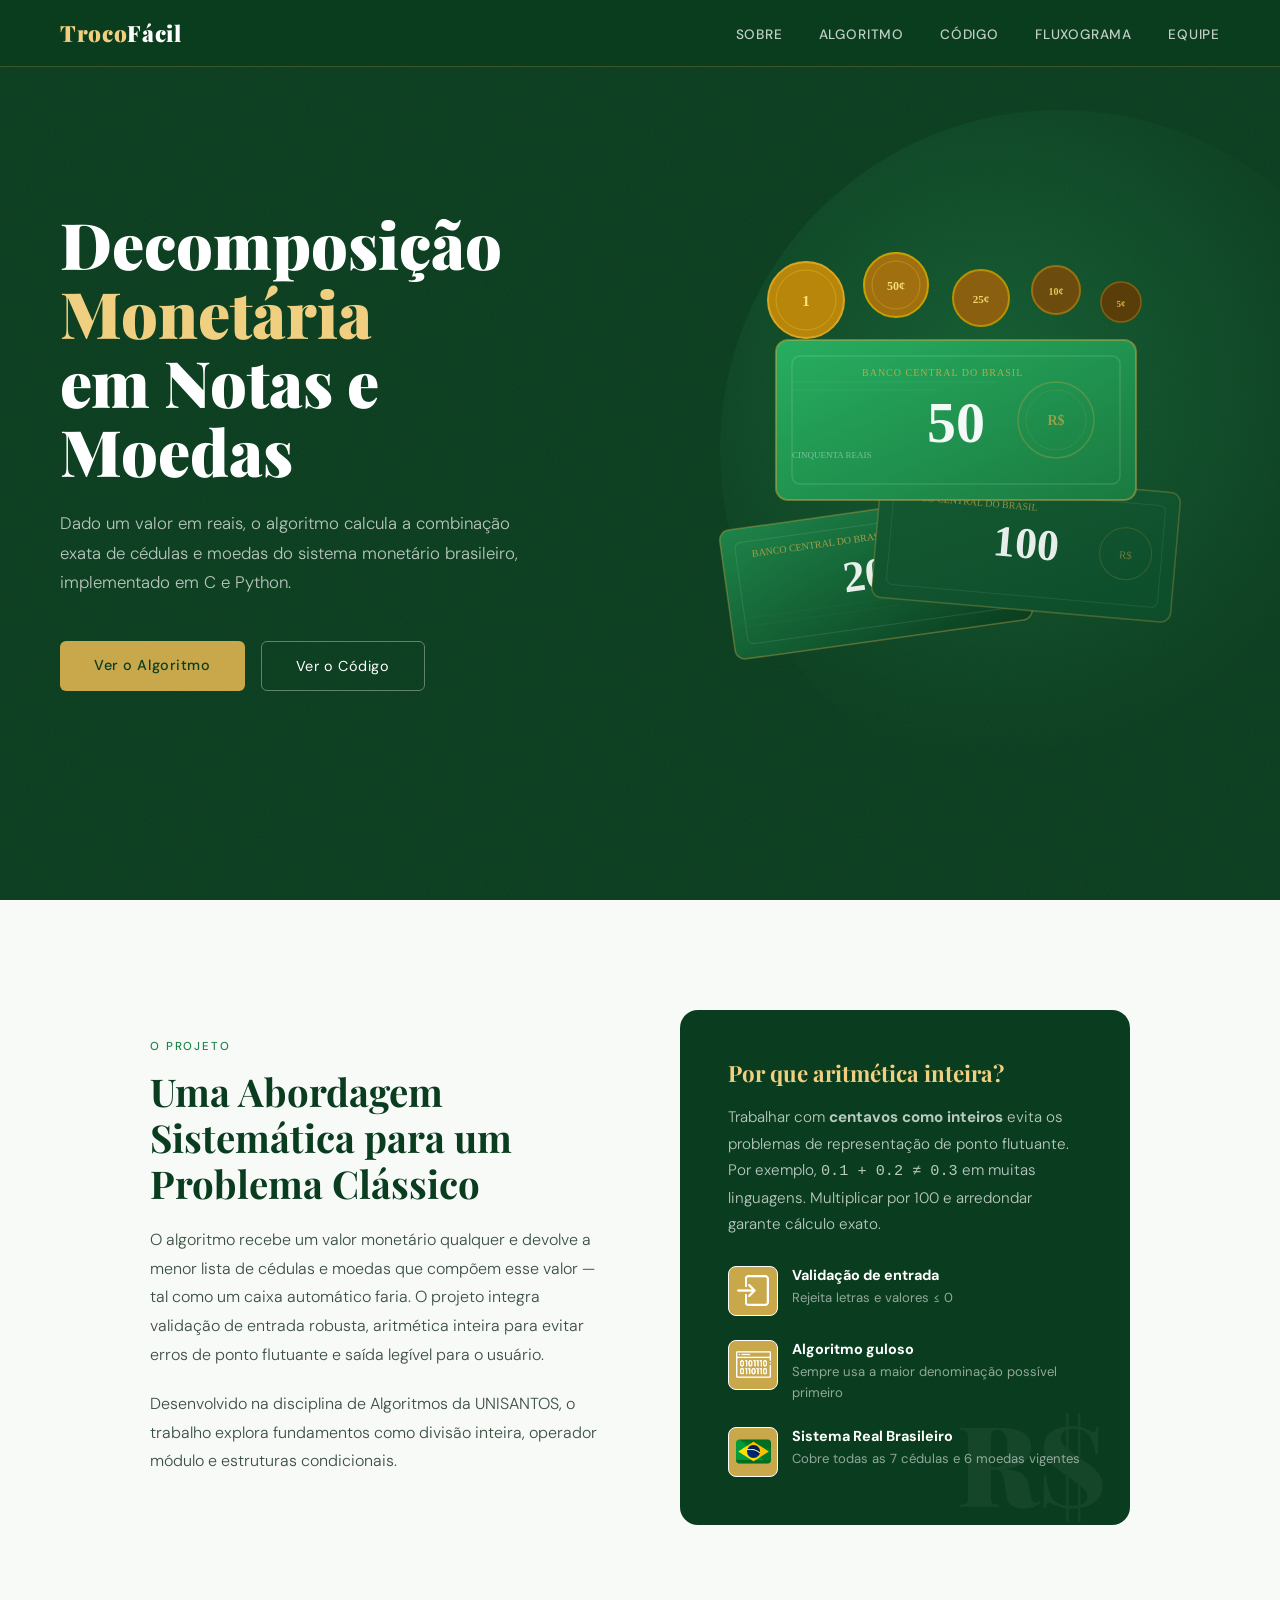
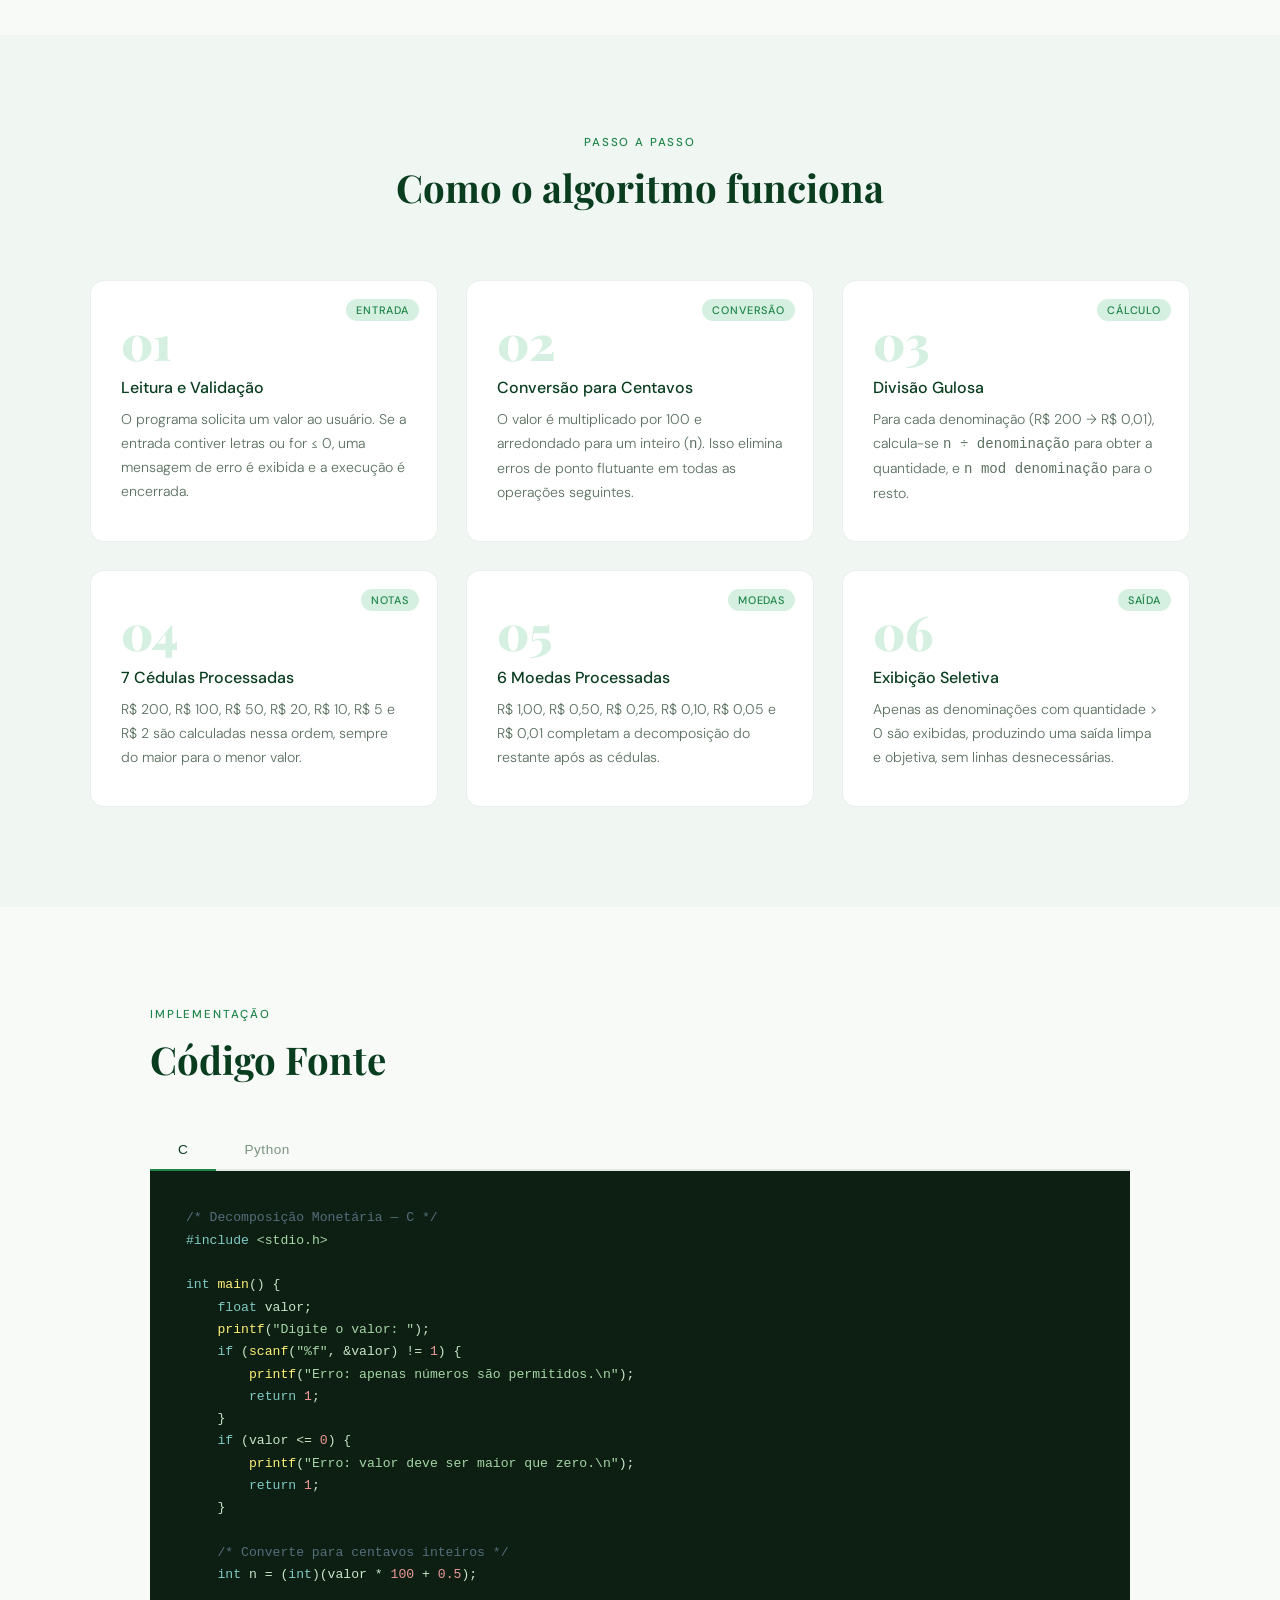
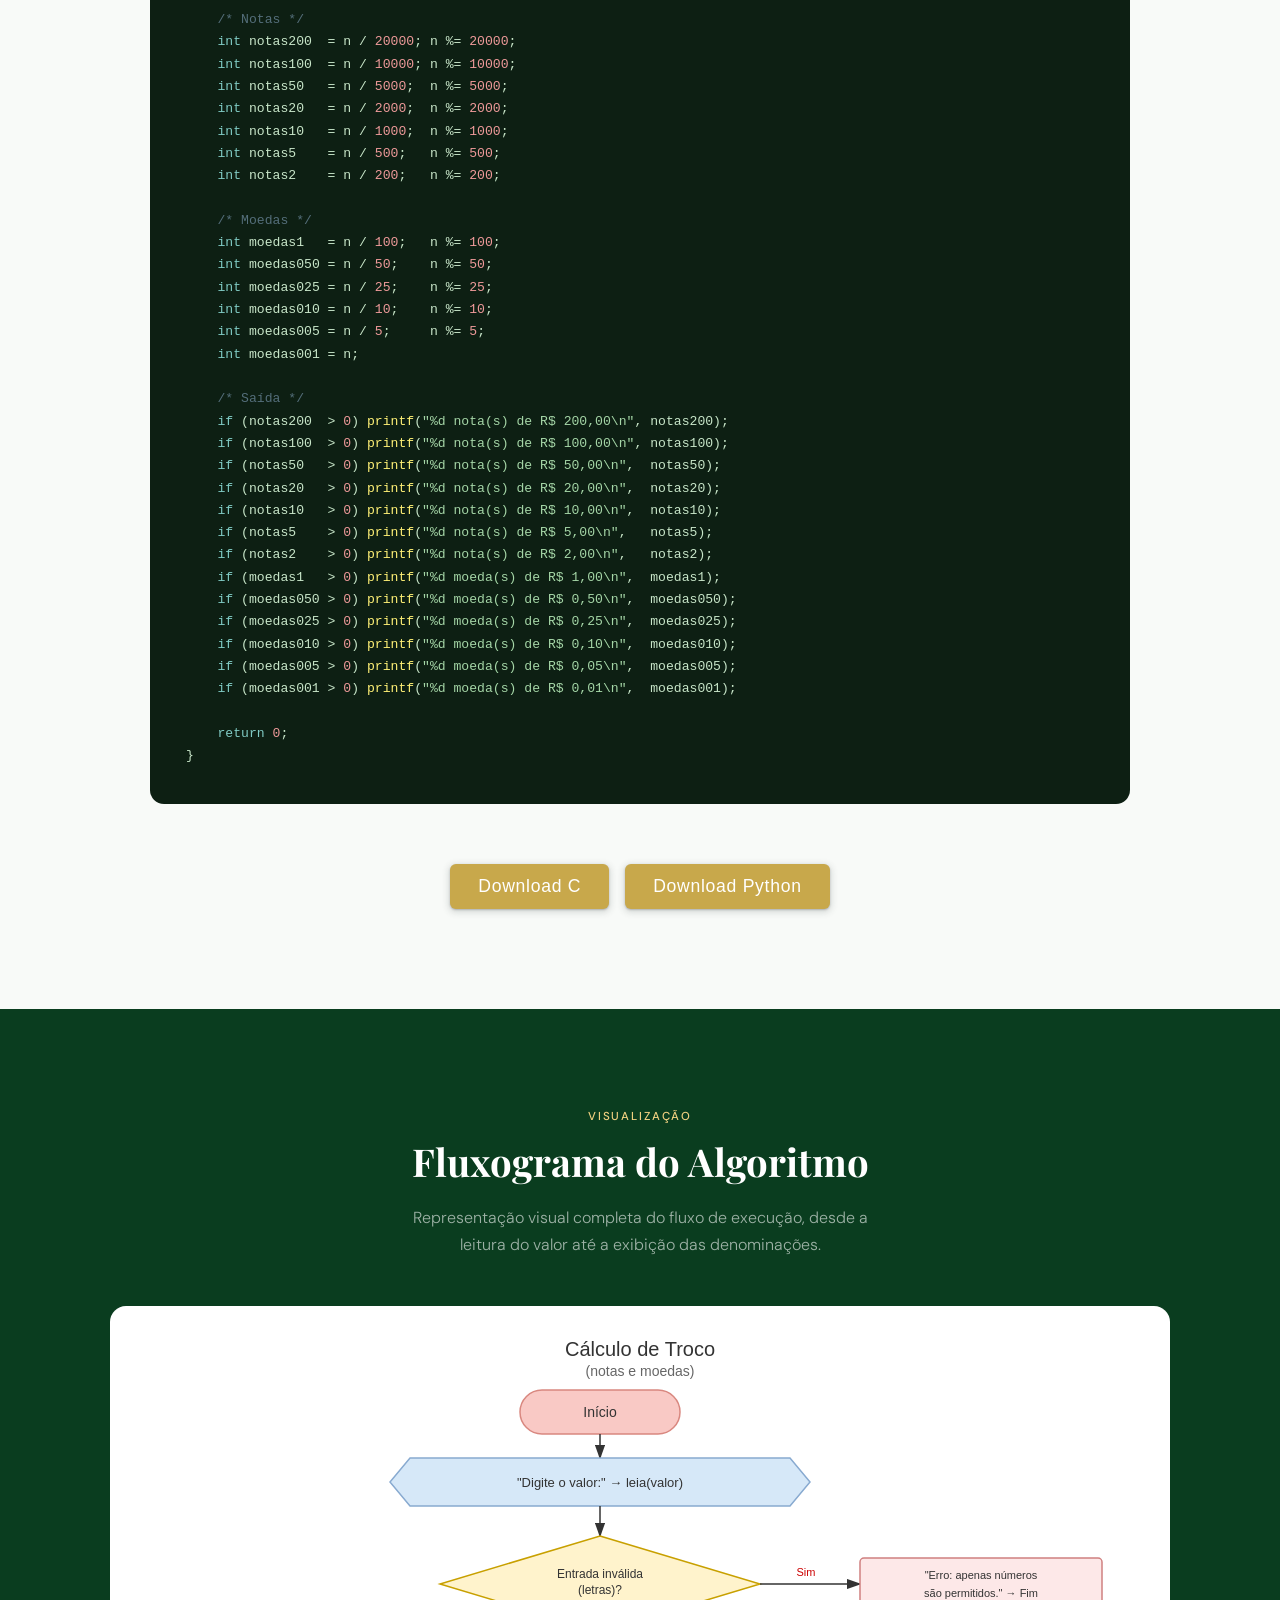
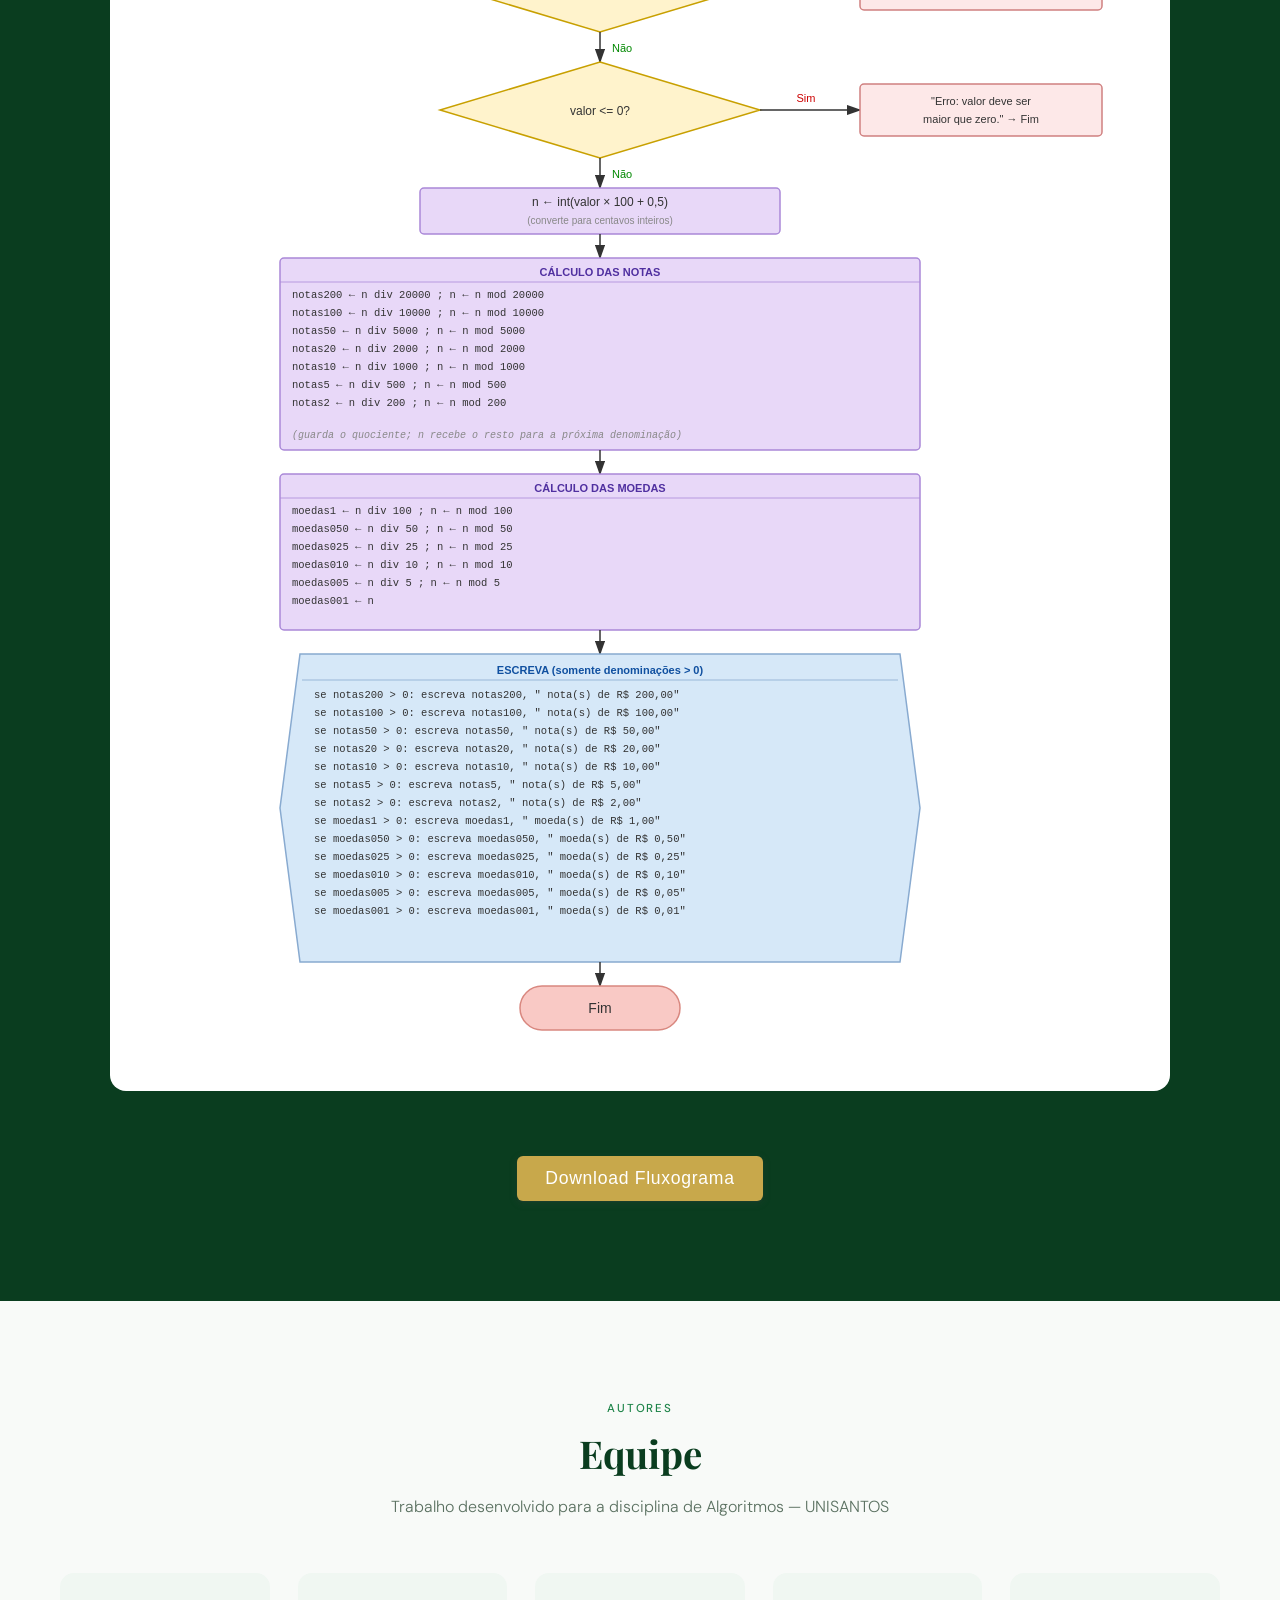
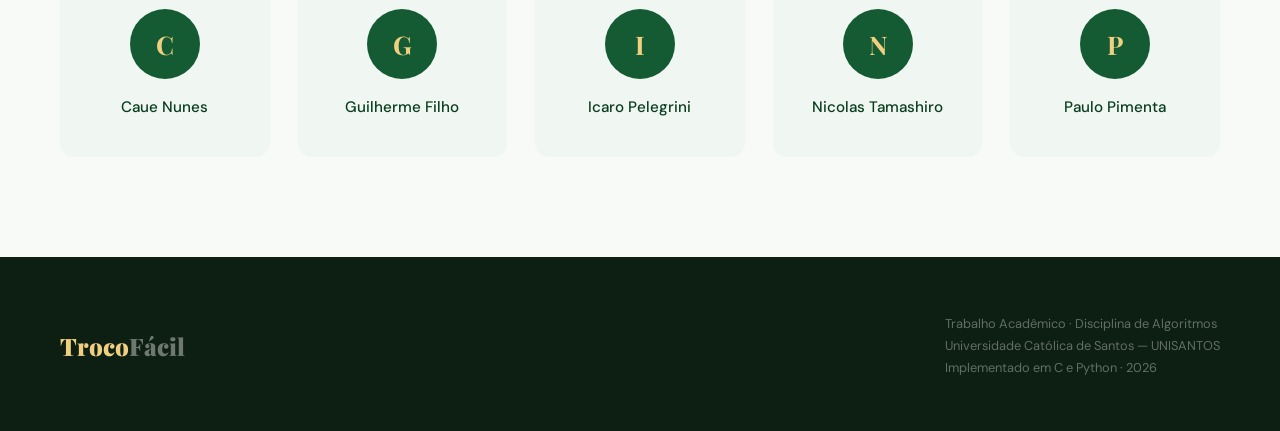
==== index.html @ 0ed4261d "Colocando projeto no ar" ====
<!DOCTYPE html>
<html lang="pt-BR">
<head>
<meta charset="UTF-8">
<meta name="viewport" content="width=device-width, initial-scale=1.0">
<title>Troco Fácil</title>
<link rel="stylesheet" href="style.css">
<link href="https://fonts.googleapis.com/css2?family=Playfair+Display:wght@700;900&family=DM+Sans:wght@300;400;500&display=swap" rel="stylesheet">
</head>

<!-- NAV  -->
<body>
<nav>
  <div class="nav-logo"><a href="#hero" class="nav-logo_link">Troco<span>Fácil</span></a></div>
  <ul class="nav-links">
    <li><a href="#sobre">Sobre</a></li>
    <li><a href="#algoritmo">Algoritmo</a></li>
    <li><a href="#codigo">Código</a></li>
    <li><a href="#fluxograma">Fluxograma</a></li>
    <li><a href="#equipe">Equipe</a></li>
  </ul>
</nav>

<!-- HERO -->
<section id="hero">
  <div class="hero-circle"></div>

  <!-- Money SVG Illustration -->
  <svg class="money-svg" viewBox="0 0 520 420" xmlns="http://www.w3.org/2000/svg">
    <defs>
      <linearGradient id="note200" x1="0%" y1="0%" x2="100%" y2="100%">
        <stop offset="0%" style="stop-color:#1e8449"/>
        <stop offset="100%" style="stop-color:#0a3d1f"/>
      </linearGradient>
      <linearGradient id="note100" x1="0%" y1="0%" x2="100%" y2="100%">
        <stop offset="0%" style="stop-color:#145a32"/>
        <stop offset="100%" style="stop-color:#0d4d2a"/>
      </linearGradient>
      <linearGradient id="notebg" x1="0%" y1="0%" x2="100%" y2="100%">
        <stop offset="0%" style="stop-color:#27ae60"/>
        <stop offset="100%" style="stop-color:#1a7a40"/>
      </linearGradient>
    </defs>

    <!-- Shadow notes behind -->
    <rect x="30" y="270" width="300" height="130" rx="10" fill="rgba(0,0,0,0.25)" transform="rotate(-8 180 335)"/>
    <rect x="180" y="240" width="300" height="130" rx="10" fill="rgba(0,0,0,0.2)" transform="rotate(5 330 305)"/>

    <!-- Note 200 - tilted left -->
    <g transform="rotate(-8 180 335)">
      <rect x="30" y="270" width="300" height="130" rx="10" fill="url(#note200)" stroke="rgba(200,168,75,0.4)" stroke-width="1.5"/>
      <rect x="44" y="284" width="272" height="102" rx="6" fill="none" stroke="rgba(255,255,255,0.1)" stroke-width="1"/>
      <text x="180" y="348" text-anchor="middle" font-family="serif" font-size="44" font-weight="900" fill="rgba(255,255,255,0.9)">200</text>
      <text x="60" y="300" font-family="serif" font-size="10" fill="rgba(200,168,75,0.8)">BANCO CENTRAL DO BRASIL</text>
      <circle cx="260" cy="335" r="28" fill="none" stroke="rgba(200,168,75,0.25)" stroke-width="1"/>
      <text x="260" y="340" text-anchor="middle" font-family="serif" font-size="11" fill="rgba(200,168,75,0.6)">R$</text>
      <!-- micro lines -->
      <line x1="44" y1="360" x2="316" y2="360" stroke="rgba(255,255,255,0.06)" stroke-width="0.5"/>
      <line x1="44" y1="368" x2="200" y2="368" stroke="rgba(255,255,255,0.06)" stroke-width="0.5"/>
    </g>

    <!-- Note 100 - tilted right -->
    <g transform="rotate(5 330 305)">
      <rect x="180" y="240" width="300" height="130" rx="10" fill="url(#note100)" stroke="rgba(200,168,75,0.3)" stroke-width="1.5"/>
      <rect x="194" y="254" width="272" height="102" rx="6" fill="none" stroke="rgba(255,255,255,0.08)" stroke-width="1"/>
      <text x="330" y="318" text-anchor="middle" font-family="serif" font-size="44" font-weight="900" fill="rgba(255,255,255,0.9)">100</text>
      <text x="200" y="270" font-family="serif" font-size="10" fill="rgba(200,168,75,0.7)">BANCO CENTRAL DO BRASIL</text>
      <circle cx="430" cy="305" r="26" fill="none" stroke="rgba(200,168,75,0.2)" stroke-width="1"/>
      <text x="430" y="310" text-anchor="middle" font-family="serif" font-size="11" fill="rgba(200,168,75,0.5)">R$</text>
    </g>

    <!-- Main front note -->
    <rect x="80" y="100" width="360" height="160" rx="12" fill="url(#notebg)" stroke="rgba(200,168,75,0.5)" stroke-width="2"/>
    <rect x="96" y="116" width="328" height="128" rx="8" fill="none" stroke="rgba(255,255,255,0.12)" stroke-width="1.5"/>
    <!-- denomination -->
    <text x="260" y="202" text-anchor="middle" font-family="Georgia, serif" font-size="58" font-weight="900" fill="rgba(255,255,255,0.95)">50</text>
    <!-- top text -->
    <text x="166" y="136" font-family="serif" font-size="10" fill="rgba(200,168,75,0.9)" letter-spacing="1">BANCO CENTRAL DO BRASIL</text>
    <!-- bottom text -->
    <text x="96" y="218" font-family="serif" font-size="9" fill="rgba(255,255,255,0.4)">CINQUENTA REAIS</text>
    <!-- decorative circle -->
    <circle cx="360" cy="180" r="38" fill="none" stroke="rgba(200,168,75,0.3)" stroke-width="1.5"/>
    <circle cx="360" cy="180" r="30" fill="none" stroke="rgba(200,168,75,0.15)" stroke-width="1"/>
    <text x="360" y="185" text-anchor="middle" font-family="serif" font-size="14" fill="rgba(200,168,75,0.7)" font-weight="bold">R$</text>
    <!-- serial lines -->
    <line x1="96" y1="142" x2="300" y2="142" stroke="rgba(255,255,255,0.08)" stroke-width="0.8"/>
    <line x1="96" y1="150" x2="240" y2="150" stroke="rgba(255,255,255,0.08)" stroke-width="0.8"/>

    <!-- Coins row -->
    <g>
      <!-- coin 1 -->
      <circle cx="110" cy="60" r="38" fill="#b8860b" stroke="#daa520" stroke-width="2"/>
      <circle cx="110" cy="60" r="30" fill="none" stroke="rgba(255,220,50,0.3)" stroke-width="1"/>
      <text x="110" y="66" text-anchor="middle" font-family="serif" font-size="15" font-weight="900" fill="rgba(255,240,150,0.9)">1</text>
      <!-- coin 2 -->
      <circle cx="200" cy="45" r="32" fill="#a07010" stroke="#c8a000" stroke-width="2"/>
      <circle cx="200" cy="45" r="24" fill="none" stroke="rgba(255,200,40,0.3)" stroke-width="1"/>
      <text x="200" y="50" text-anchor="middle" font-family="serif" font-size="12" font-weight="900" fill="rgba(255,235,130,0.9)">50¢</text>
      <!-- coin 3 -->
      <circle cx="285" cy="58" r="28" fill="#8a6010" stroke="#b89000" stroke-width="2"/>
      <text x="285" y="63" text-anchor="middle" font-family="serif" font-size="11" font-weight="900" fill="rgba(255,230,120,0.9)">25¢</text>
      <!-- coin 4 -->
      <circle cx="360" cy="50" r="24" fill="#6b4b0e" stroke="#9a7010" stroke-width="2"/>
      <text x="360" y="55" text-anchor="middle" font-family="serif" font-size="10" font-weight="900" fill="rgba(255,220,100,0.85)">10¢</text>
      <!-- coin 5 -->
      <circle cx="425" cy="62" r="20" fill="#5a3e0a" stroke="#856010" stroke-width="1.5"/>
      <text x="425" y="67" text-anchor="middle" font-family="serif" font-size="9" font-weight="900" fill="rgba(255,215,90,0.8)">5¢</text>
    </g>
  </svg>

  <div class="hero-content">
    <h1 class="hero-title">
      Decomposição<br>
      <em>Monetária</em><br>
      em Notas e Moedas
    </h1>
    <p class="hero-sub">
      Dado um valor em reais, o algoritmo calcula a combinação exata de cédulas e moedas do sistema monetário brasileiro, implementado em C e Python.
    </p>
    <div class="hero-btns">
      <a href="#algoritmo" class="btn-primary">Ver o Algoritmo</a>
      <a href="#codigo" class="btn-outline">Ver o Código</a>
    </div>
  </div>
</section>

<!-- SOBRE -->
<section id="sobre">
  <div>
    <div class="section-eyebrow">O Projeto</div>
    <h2 class="section-title">Uma Abordagem Sistemática para um Problema Clássico</h2>
    <p class="section-body">
      O algoritmo recebe um valor monetário qualquer e devolve a menor lista de cédulas e moedas que compõem esse valor — tal como um caixa automático faria. O projeto integra validação de entrada robusta, aritmética inteira para evitar erros de ponto flutuante e saída legível para o usuário.
    </p>
    <p class="section-body">
      Desenvolvido na disciplina de Algoritmos da UNISANTOS, o trabalho explora fundamentos como divisão inteira, operador módulo e estruturas condicionais.
    </p>
  </div>
  <div class="sobre-card">
    <h3>Por que aritmética inteira?</h3>
    <p>
      Trabalhar com <strong>centavos como inteiros</strong> evita os problemas de representação de ponto flutuante. Por exemplo, <code>0.1 + 0.2 ≠ 0.3</code> em muitas linguagens. Multiplicar por 100 e arredondar garante cálculo exato.
    </p>
    <div class="sobre-features">
      <div class="feature-row">
        <div class="feature-icon"><img src="entrada.png" alt="" class="feature-icon_img"></div>
        <div class="feature-text">
          <strong>Validação de entrada</strong>
          <span>Rejeita letras e valores ≤ 0</span>
        </div>
      </div>
      <div class="feature-row">
        <div class="feature-icon"><img src="algoritmo.png" alt="" class="feature-icon_img"></div>
        <div class="feature-text">
          <strong>Algoritmo guloso</strong>
          <span>Sempre usa a maior denominação possível primeiro</span>
        </div>
      </div>
      <div class="feature-row">
        <div class="feature-icon"><img src="brasil.png" alt="" class="feature-icon_img"></div>
        <div class="feature-text">
          <strong>Sistema Real Brasileiro</strong>
          <span>Cobre todas as 7 cédulas e 6 moedas vigentes</span>
        </div>
      </div>
    </div>
  </div>
</section>

<!-- ALGORITMO -->
<section id="algoritmo">
  <div class="algo-inner">
    <div class="algo-header">
      <div class="section-eyebrow">Passo a Passo</div>
      <h2 class="section-title">Como o algoritmo funciona</h2>
    </div>
    <div class="algo-grid">
      <div class="algo-card">
        <div class="algo-step">01</div>
        <div class="algo-badge">Entrada</div>
        <h4>Leitura e Validação</h4>
        <p>O programa solicita um valor ao usuário. Se a entrada contiver letras ou for ≤ 0, uma mensagem de erro é exibida e a execução é encerrada.</p>
      </div>
      <div class="algo-card">
        <div class="algo-step">02</div>
        <div class="algo-badge">Conversão</div>
        <h4>Conversão para Centavos</h4>
        <p>O valor é multiplicado por 100 e arredondado para um inteiro (<code>n</code>). Isso elimina erros de ponto flutuante em todas as operações seguintes.</p>
      </div>
      <div class="algo-card">
        <div class="algo-step">03</div>
        <div class="algo-badge">Cálculo</div>
        <h4>Divisão Gulosa</h4>
        <p>Para cada denominação (R$ 200 → R$ 0,01), calcula-se <code>n ÷ denominação</code> para obter a quantidade, e <code>n mod denominação</code> para o resto.</p>
      </div>
      <div class="algo-card">
        <div class="algo-step">04</div>
        <div class="algo-badge">Notas</div>
        <h4>7 Cédulas Processadas</h4>
        <p>R$ 200, R$ 100, R$ 50, R$ 20, R$ 10, R$ 5 e R$ 2 são calculadas nessa ordem, sempre do maior para o menor valor.</p>
      </div>
      <div class="algo-card">
        <div class="algo-step">05</div>
        <div class="algo-badge">Moedas</div>
        <h4>6 Moedas Processadas</h4>
        <p>R$ 1,00, R$ 0,50, R$ 0,25, R$ 0,10, R$ 0,05 e R$ 0,01 completam a decomposição do restante após as cédulas.</p>
      </div>
      <div class="algo-card">
        <div class="algo-step">06</div>
        <div class="algo-badge">Saída</div>
        <h4>Exibição Seletiva</h4>
        <p>Apenas as denominações com quantidade &gt; 0 são exibidas, produzindo uma saída limpa e objetiva, sem linhas desnecessárias.</p>
      </div>
    </div>
  </div>
</section>

<!-- CÓDIGO -->
<section id="codigo">
  <div class="code-header">
    <div class="section-eyebrow">Implementação</div>
    <h2 class="section-title">Código Fonte</h2>
  </div>

  <div class="tabs">
    <button class="tab active" onclick="switchTab('c')">C</button>
    <button class="tab" onclick="switchTab('py')">Python</button>
  </div>

  <div class="code-panel active" id="panel-c">
    <pre><span class="cm">/* Decomposição Monetária — C */</span>
<span class="kw">#include</span> <span class="str">&lt;stdio.h&gt;</span>

<span class="kw">int</span> <span class="fn">main</span>() {
    <span class="kw">float</span> valor;
    <span class="fn">printf</span>(<span class="str">"Digite o valor: "</span>);
    <span class="kw">if</span> (<span class="fn">scanf</span>(<span class="str">"%f"</span>, &amp;valor) != <span class="num">1</span>) {
        <span class="fn">printf</span>(<span class="str">"Erro: apenas números são permitidos.\n"</span>);
        <span class="kw">return</span> <span class="num">1</span>;
    }
    <span class="kw">if</span> (valor &lt;= <span class="num">0</span>) {
        <span class="fn">printf</span>(<span class="str">"Erro: valor deve ser maior que zero.\n"</span>);
        <span class="kw">return</span> <span class="num">1</span>;
    }

    <span class="cm">/* Converte para centavos inteiros */</span>
    <span class="kw">int</span> n = (<span class="kw">int</span>)(valor * <span class="num">100</span> + <span class="num">0.5</span>);

    <span class="cm">/* Notas */</span>
    <span class="kw">int</span> notas200  = n / <span class="num">20000</span>; n %= <span class="num">20000</span>;
    <span class="kw">int</span> notas100  = n / <span class="num">10000</span>; n %= <span class="num">10000</span>;
    <span class="kw">int</span> notas50   = n / <span class="num">5000</span>;  n %= <span class="num">5000</span>;
    <span class="kw">int</span> notas20   = n / <span class="num">2000</span>;  n %= <span class="num">2000</span>;
    <span class="kw">int</span> notas10   = n / <span class="num">1000</span>;  n %= <span class="num">1000</span>;
    <span class="kw">int</span> notas5    = n / <span class="num">500</span>;   n %= <span class="num">500</span>;
    <span class="kw">int</span> notas2    = n / <span class="num">200</span>;   n %= <span class="num">200</span>;

    <span class="cm">/* Moedas */</span>
    <span class="kw">int</span> moedas1   = n / <span class="num">100</span>;   n %= <span class="num">100</span>;
    <span class="kw">int</span> moedas050 = n / <span class="num">50</span>;    n %= <span class="num">50</span>;
    <span class="kw">int</span> moedas025 = n / <span class="num">25</span>;    n %= <span class="num">25</span>;
    <span class="kw">int</span> moedas010 = n / <span class="num">10</span>;    n %= <span class="num">10</span>;
    <span class="kw">int</span> moedas005 = n / <span class="num">5</span>;     n %= <span class="num">5</span>;
    <span class="kw">int</span> moedas001 = n;

    <span class="cm">/* Saída */</span>
    <span class="kw">if</span> (notas200  &gt; <span class="num">0</span>) <span class="fn">printf</span>(<span class="str">"%d nota(s) de R$ 200,00\n"</span>, notas200);
    <span class="kw">if</span> (notas100  &gt; <span class="num">0</span>) <span class="fn">printf</span>(<span class="str">"%d nota(s) de R$ 100,00\n"</span>, notas100);
    <span class="kw">if</span> (notas50   &gt; <span class="num">0</span>) <span class="fn">printf</span>(<span class="str">"%d nota(s) de R$ 50,00\n"</span>,  notas50);
    <span class="kw">if</span> (notas20   &gt; <span class="num">0</span>) <span class="fn">printf</span>(<span class="str">"%d nota(s) de R$ 20,00\n"</span>,  notas20);
    <span class="kw">if</span> (notas10   &gt; <span class="num">0</span>) <span class="fn">printf</span>(<span class="str">"%d nota(s) de R$ 10,00\n"</span>,  notas10);
    <span class="kw">if</span> (notas5    &gt; <span class="num">0</span>) <span class="fn">printf</span>(<span class="str">"%d nota(s) de R$ 5,00\n"</span>,   notas5);
    <span class="kw">if</span> (notas2    &gt; <span class="num">0</span>) <span class="fn">printf</span>(<span class="str">"%d nota(s) de R$ 2,00\n"</span>,   notas2);
    <span class="kw">if</span> (moedas1   &gt; <span class="num">0</span>) <span class="fn">printf</span>(<span class="str">"%d moeda(s) de R$ 1,00\n"</span>,  moedas1);
    <span class="kw">if</span> (moedas050 &gt; <span class="num">0</span>) <span class="fn">printf</span>(<span class="str">"%d moeda(s) de R$ 0,50\n"</span>,  moedas050);
    <span class="kw">if</span> (moedas025 &gt; <span class="num">0</span>) <span class="fn">printf</span>(<span class="str">"%d moeda(s) de R$ 0,25\n"</span>,  moedas025);
    <span class="kw">if</span> (moedas010 &gt; <span class="num">0</span>) <span class="fn">printf</span>(<span class="str">"%d moeda(s) de R$ 0,10\n"</span>,  moedas010);
    <span class="kw">if</span> (moedas005 &gt; <span class="num">0</span>) <span class="fn">printf</span>(<span class="str">"%d moeda(s) de R$ 0,05\n"</span>,  moedas005);
    <span class="kw">if</span> (moedas001 &gt; <span class="num">0</span>) <span class="fn">printf</span>(<span class="str">"%d moeda(s) de R$ 0,01\n"</span>,  moedas001);

    <span class="kw">return</span> <span class="num">0</span>;
}</pre>
  </div>

  <div class="code-panel" id="panel-py">
    <pre><span class="cm"># Decomposição Monetária — Python</span>

<span class="kw">try</span>:
    valor = <span class="fn">float</span>(<span class="fn">input</span>(<span class="str">"Digite o valor: "</span>))
<span class="kw">except</span> ValueError:
    <span class="fn">print</span>(<span class="str">"Erro: apenas números são permitidos."</span>)
    <span class="fn">exit</span>()

<span class="kw">if</span> valor &lt;= <span class="num">0</span>:
    <span class="fn">print</span>(<span class="str">"Erro: valor deve ser maior que zero."</span>)
    <span class="fn">exit</span>()

<span class="cm"># Converte para centavos inteiros</span>
n = <span class="fn">int</span>(valor * <span class="num">100</span> + <span class="num">0.5</span>)

<span class="cm"># Notas</span>
notas200  = n // <span class="num">20000</span>; n %= <span class="num">20000</span>
notas100  = n // <span class="num">10000</span>; n %= <span class="num">10000</span>
notas50   = n // <span class="num">5000</span>;  n %= <span class="num">5000</span>
notas20   = n // <span class="num">2000</span>;  n %= <span class="num">2000</span>
notas10   = n // <span class="num">1000</span>;  n %= <span class="num">1000</span>
notas5    = n // <span class="num">500</span>;   n %= <span class="num">500</span>
notas2    = n // <span class="num">200</span>;   n %= <span class="num">200</span>

<span class="cm"># Moedas</span>
moedas1   = n // <span class="num">100</span>;   n %= <span class="num">100</span>
moedas050 = n // <span class="num">50</span>;    n %= <span class="num">50</span>
moedas025 = n // <span class="num">25</span>;    n %= <span class="num">25</span>
moedas010 = n // <span class="num">10</span>;    n %= <span class="num">10</span>
moedas005 = n // <span class="num">5</span>;     n %= <span class="num">5</span>
moedas001 = n

<span class="cm"># Saída</span>
<span class="kw">if</span> notas200  &gt; <span class="num">0</span>: <span class="fn">print</span>(<span class="kw">f</span><span class="str">"{notas200} nota(s) de R$ 200,00"</span>)
<span class="kw">if</span> notas100  &gt; <span class="num">0</span>: <span class="fn">print</span>(<span class="kw">f</span><span class="str">"{notas100} nota(s) de R$ 100,00"</span>)
<span class="kw">if</span> notas50   &gt; <span class="num">0</span>: <span class="fn">print</span>(<span class="kw">f</span><span class="str">"{notas50} nota(s) de R$ 50,00"</span>)
<span class="kw">if</span> notas20   &gt; <span class="num">0</span>: <span class="fn">print</span>(<span class="kw">f</span><span class="str">"{notas20} nota(s) de R$ 20,00"</span>)
<span class="kw">if</span> notas10   &gt; <span class="num">0</span>: <span class="fn">print</span>(<span class="kw">f</span><span class="str">"{notas10} nota(s) de R$ 10,00"</span>)
<span class="kw">if</span> notas5    &gt; <span class="num">0</span>: <span class="fn">print</span>(<span class="kw">f</span><span class="str">"{notas5} nota(s) de R$ 5,00"</span>)
<span class="kw">if</span> notas2    &gt; <span class="num">0</span>: <span class="fn">print</span>(<span class="kw">f</span><span class="str">"{notas2} nota(s) de R$ 2,00"</span>)
<span class="kw">if</span> moedas1   &gt; <span class="num">0</span>: <span class="fn">print</span>(<span class="kw">f</span><span class="str">"{moedas1} moeda(s) de R$ 1,00"</span>)
<span class="kw">if</span> moedas050 &gt; <span class="num">0</span>: <span class="fn">print</span>(<span class="kw">f</span><span class="str">"{moedas050} moeda(s) de R$ 0,50"</span>)
<span class="kw">if</span> moedas025 &gt; <span class="num">0</span>: <span class="fn">print</span>(<span class="kw">f</span><span class="str">"{moedas025} moeda(s) de R$ 0,25"</span>)
<span class="kw">if</span> moedas010 &gt; <span class="num">0</span>: <span class="fn">print</span>(<span class="kw">f</span><span class="str">"{moedas010} moeda(s) de R$ 0,10"</span>)
<span class="kw">if</span> moedas005 &gt; <span class="num">0</span>: <span class="fn">print</span>(<span class="kw">f</span><span class="str">"{moedas005} moeda(s) de R$ 0,05"</span>)
<span class="kw">if</span> moedas001 &gt; <span class="num">0</span>: <span class="fn">print</span>(<span class="kw">f</span><span class="str">"{moedas001} moeda(s) de R$ 0,01"</span>)</pre>
  </div>

<div class="botoes_download">
  <a href="dinheiro.c" download class="botoes_download-link"><button class="botoes_download--c">Download C</button></a>
  <a href="dinheiro.py" download class="botoes_download-link"><button class="botoes_download--python">Download Python</button></a>
</div>
</section>

<!-- FLUXOGRAMA -->
<section id="fluxograma">
  <div class="section-eyebrow">Visualização</div>
  <h2 class="section-title">Fluxograma do Algoritmo</h2>
  <p class="flux-sub">Representação visual completa do fluxo de execução, desde a leitura do valor até a exibição das denominações.</p>

  <div class="flux-frame">
    <svg width="1020" height="1340" viewBox="0 0 1020 1340" xmlns="http://www.w3.org/2000/svg">
      <defs>
        <marker id="arr" markerWidth="10" markerHeight="7" refX="9" refY="3.5" orient="auto">
          <polygon points="0 0, 10 3.5, 0 7" fill="#333"/>
        </marker>
      </defs>
      <text x="510" y="30" text-anchor="middle" font-family="Arial" font-size="20" fill="#333">Cálculo de Troco</text>
      <text x="510" y="50" text-anchor="middle" font-family="Arial" font-size="14" fill="#666">(notas e moedas)</text>
      <rect x="390" y="64" width="160" height="44" rx="22" fill="#f9c9c5" stroke="#d98880" stroke-width="1.5"/>
      <text x="470" y="91" text-anchor="middle" font-family="Arial" font-size="14" fill="#333">Início</text>
      <line x1="470" y1="108" x2="470" y2="132" stroke="#333" stroke-width="1.5" marker-end="url(#arr)"/>
      <polygon points="280,132 660,132 680,156 660,180 280,180 260,156" fill="#d6e8f8" stroke="#88aad0" stroke-width="1.5"/>
      <text x="470" y="161" text-anchor="middle" font-family="Arial" font-size="13" fill="#333">"Digite o valor:" → leia(valor)</text>
      <line x1="470" y1="180" x2="470" y2="210" stroke="#333" stroke-width="1.5" marker-end="url(#arr)"/>
      <polygon points="470,210 630,258 470,306 310,258" fill="#fff3cc" stroke="#c8a000" stroke-width="1.5"/>
      <text x="470" y="252" text-anchor="middle" font-family="Arial" font-size="12" fill="#333">Entrada inválida</text>
      <text x="470" y="268" text-anchor="middle" font-family="Arial" font-size="12" fill="#333">(letras)?</text>
      <line x1="630" y1="258" x2="730" y2="258" stroke="#333" stroke-width="1.5" marker-end="url(#arr)"/>
      <text x="676" y="250" text-anchor="middle" font-family="Arial" font-size="11" fill="#c00">Sim</text>
      <rect x="730" y="232" width="242" height="52" rx="4" fill="#fde8e8" stroke="#d08080" stroke-width="1.5"/>
      <text x="851" y="253" text-anchor="middle" font-family="Arial" font-size="11" fill="#333">"Erro: apenas números</text>
      <text x="851" y="271" text-anchor="middle" font-family="Arial" font-size="11" fill="#333">são permitidos." → Fim</text>
      <line x1="470" y1="306" x2="470" y2="336" stroke="#333" stroke-width="1.5" marker-end="url(#arr)"/>
      <text x="482" y="326" font-family="Arial" font-size="11" fill="#080">Não</text>
      <polygon points="470,336 630,384 470,432 310,384" fill="#fff3cc" stroke="#c8a000" stroke-width="1.5"/>
      <text x="470" y="389" text-anchor="middle" font-family="Arial" font-size="12" fill="#333">valor &lt;= 0?</text>
      <line x1="630" y1="384" x2="730" y2="384" stroke="#333" stroke-width="1.5" marker-end="url(#arr)"/>
      <text x="676" y="376" text-anchor="middle" font-family="Arial" font-size="11" fill="#c00">Sim</text>
      <rect x="730" y="358" width="242" height="52" rx="4" fill="#fde8e8" stroke="#d08080" stroke-width="1.5"/>
      <text x="851" y="379" text-anchor="middle" font-family="Arial" font-size="11" fill="#333">"Erro: valor deve ser</text>
      <text x="851" y="397" text-anchor="middle" font-family="Arial" font-size="11" fill="#333">maior que zero." → Fim</text>
      <line x1="470" y1="432" x2="470" y2="462" stroke="#333" stroke-width="1.5" marker-end="url(#arr)"/>
      <text x="482" y="452" font-family="Arial" font-size="11" fill="#080">Não</text>
      <rect x="290" y="462" width="360" height="46" rx="4" fill="#e8d8f8" stroke="#aa88d8" stroke-width="1.5"/>
      <text x="470" y="480" text-anchor="middle" font-family="Arial" font-size="12" fill="#333">n ← int(valor × 100 + 0,5)</text>
      <text x="470" y="498" text-anchor="middle" font-family="Arial" font-size="10" fill="#888">(converte para centavos inteiros)</text>
      <line x1="470" y1="508" x2="470" y2="532" stroke="#333" stroke-width="1.5" marker-end="url(#arr)"/>
      <rect x="150" y="532" width="640" height="192" rx="4" fill="#e8d8f8" stroke="#aa88d8" stroke-width="1.5"/>
      <text x="470" y="550" text-anchor="middle" font-family="Arial" font-size="11" font-weight="bold" fill="#5030a0">CÁLCULO DAS NOTAS</text>
      <line x1="150" y1="556" x2="790" y2="556" stroke="#aa88d8" stroke-width="0.8"/>
      <text x="162" y="572" font-family="Courier New" font-size="10.5" fill="#333">notas200 ← n div 20000 ;  n ← n mod 20000</text>
      <text x="162" y="590" font-family="Courier New" font-size="10.5" fill="#333">notas100 ← n div 10000 ;  n ← n mod 10000</text>
      <text x="162" y="608" font-family="Courier New" font-size="10.5" fill="#333">notas50  ← n div 5000  ;  n ← n mod 5000</text>
      <text x="162" y="626" font-family="Courier New" font-size="10.5" fill="#333">notas20  ← n div 2000  ;  n ← n mod 2000</text>
      <text x="162" y="644" font-family="Courier New" font-size="10.5" fill="#333">notas10  ← n div 1000  ;  n ← n mod 1000</text>
      <text x="162" y="662" font-family="Courier New" font-size="10.5" fill="#333">notas5   ← n div 500   ;  n ← n mod 500</text>
      <text x="162" y="680" font-family="Courier New" font-size="10.5" fill="#333">notas2   ← n div 200   ;  n ← n mod 200</text>
      <text x="162" y="712" font-family="Courier New" font-size="10" fill="#888" font-style="italic">(guarda o quociente; n recebe o resto para a próxima denominação)</text>
      <line x1="470" y1="724" x2="470" y2="748" stroke="#333" stroke-width="1.5" marker-end="url(#arr)"/>
      <rect x="150" y="748" width="640" height="156" rx="4" fill="#e8d8f8" stroke="#aa88d8" stroke-width="1.5"/>
      <text x="470" y="766" text-anchor="middle" font-family="Arial" font-size="11" font-weight="bold" fill="#5030a0">CÁLCULO DAS MOEDAS</text>
      <line x1="150" y1="772" x2="790" y2="772" stroke="#aa88d8" stroke-width="0.8"/>
      <text x="162" y="788" font-family="Courier New" font-size="10.5" fill="#333">moedas1   ← n div 100  ;  n ← n mod 100</text>
      <text x="162" y="806" font-family="Courier New" font-size="10.5" fill="#333">moedas050 ← n div 50   ;  n ← n mod 50</text>
      <text x="162" y="824" font-family="Courier New" font-size="10.5" fill="#333">moedas025 ← n div 25   ;  n ← n mod 25</text>
      <text x="162" y="842" font-family="Courier New" font-size="10.5" fill="#333">moedas010 ← n div 10   ;  n ← n mod 10</text>
      <text x="162" y="860" font-family="Courier New" font-size="10.5" fill="#333">moedas005 ← n div 5    ;  n ← n mod 5</text>
      <text x="162" y="878" font-family="Courier New" font-size="10.5" fill="#333">moedas001 ← n</text>
      <line x1="470" y1="904" x2="470" y2="928" stroke="#333" stroke-width="1.5" marker-end="url(#arr)"/>
      <polygon points="170,928 770,928 790,1082 770,1236 170,1236 150,1082" fill="#d6e8f8" stroke="#88aad0" stroke-width="1.5"/>
      <text x="470" y="948" text-anchor="middle" font-family="Arial" font-size="11" font-weight="bold" fill="#1050a0">ESCREVA  (somente denominações &gt; 0)</text>
      <line x1="172" y1="954" x2="768" y2="954" stroke="#88aad0" stroke-width="0.8"/>
      <text x="184" y="972"  font-family="Courier New" font-size="10.5" fill="#333">se notas200  &gt; 0: escreva notas200,  " nota(s) de R$ 200,00"</text>
      <text x="184" y="990"  font-family="Courier New" font-size="10.5" fill="#333">se notas100  &gt; 0: escreva notas100,  " nota(s) de R$ 100,00"</text>
      <text x="184" y="1008" font-family="Courier New" font-size="10.5" fill="#333">se notas50   &gt; 0: escreva notas50,   " nota(s) de R$ 50,00"</text>
      <text x="184" y="1026" font-family="Courier New" font-size="10.5" fill="#333">se notas20   &gt; 0: escreva notas20,   " nota(s) de R$ 20,00"</text>
      <text x="184" y="1044" font-family="Courier New" font-size="10.5" fill="#333">se notas10   &gt; 0: escreva notas10,   " nota(s) de R$ 10,00"</text>
      <text x="184" y="1062" font-family="Courier New" font-size="10.5" fill="#333">se notas5    &gt; 0: escreva notas5,    " nota(s) de R$ 5,00"</text>
      <text x="184" y="1080" font-family="Courier New" font-size="10.5" fill="#333">se notas2    &gt; 0: escreva notas2,    " nota(s) de R$ 2,00"</text>
      <text x="184" y="1098" font-family="Courier New" font-size="10.5" fill="#333">se moedas1   &gt; 0: escreva moedas1,   " moeda(s) de R$ 1,00"</text>
      <text x="184" y="1116" font-family="Courier New" font-size="10.5" fill="#333">se moedas050 &gt; 0: escreva moedas050, " moeda(s) de R$ 0,50"</text>
      <text x="184" y="1134" font-family="Courier New" font-size="10.5" fill="#333">se moedas025 &gt; 0: escreva moedas025, " moeda(s) de R$ 0,25"</text>
      <text x="184" y="1152" font-family="Courier New" font-size="10.5" fill="#333">se moedas010 &gt; 0: escreva moedas010, " moeda(s) de R$ 0,10"</text>
      <text x="184" y="1170" font-family="Courier New" font-size="10.5" fill="#333">se moedas005 &gt; 0: escreva moedas005, " moeda(s) de R$ 0,05"</text>
      <text x="184" y="1188" font-family="Courier New" font-size="10.5" fill="#333">se moedas001 &gt; 0: escreva moedas001, " moeda(s) de R$ 0,01"</text>
      <line x1="470" y1="1236" x2="470" y2="1260" stroke="#333" stroke-width="1.5" marker-end="url(#arr)"/>
      <rect x="390" y="1260" width="160" height="44" rx="22" fill="#f9c9c5" stroke="#d98880" stroke-width="1.5"/>
      <text x="470" y="1287" text-anchor="middle" font-family="Arial" font-size="14" fill="#333">Fim</text>
    </svg>
  </div>
  <div class="botoes_download">
    <a href="fluxograma_troco.html" download><button class="botoes_download--c">Download Fluxograma</button></a>
  </div>
</section>

<!-- EQUIPE -->
<section id="equipe">
  <div class="section-eyebrow">Autores</div>
  <h2 class="section-title">Equipe</h2>
  <p style="color:#5a7060;font-weight:300;margin-top:12px;">Trabalho desenvolvido para a disciplina de Algoritmos — UNISANTOS</p>
  <div class="team-grid">
    <div class="team-card">
      <div class="team-avatar">C</div>
      <div class="team-name">Caue Nunes</div>
    </div>
    <div class="team-card">
      <div class="team-avatar">G</div>
      <div class="team-name">Guilherme Filho</div>
    </div>
    <div class="team-card">
      <div class="team-avatar">I</div>
      <div class="team-name">Icaro Pelegrini</div>
    </div>
    <div class="team-card">
      <div class="team-avatar">N</div>
      <div class="team-name">Nicolas Tamashiro</div>
    </div>
    <div class="team-card">
      <div class="team-avatar">P</div>
      <div class="team-name">Paulo Pimenta</div>
    </div>
  </div>
</section>

<!-- FOOTER -->
<footer>
  <div class="footer-brand">Troco<span>Fácil</span></div>
  <div class="footer-info">
    Trabalho Acadêmico · Disciplina de Algoritmos<br>
    Universidade Católica de Santos — UNISANTOS<br>
    Implementado em C e Python · 2026
  </div>
</footer>

<script>
function switchTab(lang) {
  document.querySelectorAll('.tab').forEach(t => t.classList.remove('active'));
  document.querySelectorAll('.code-panel').forEach(p => p.classList.remove('active'));
  document.getElementById('panel-' + lang).classList.add('active');
  event.target.classList.add('active');
}
</script>
</body>
</html>
---- style.css ----
*, *::before, *::after { box-sizing: border-box; margin: 0; padding: 0; }

  :root {
    --green-deep:   #0a3d1f;
    --green-mid:    #145a32;
    --green-bright: #1e8449;
    --green-light:  #27ae60;
    --green-pale:   #d5f0e0;
    --gold:         #c8a84b;
    --gold-light:   #f0d080;
    --white:        #f8faf8;
    --ink:          #0d1f13;
  }

  html { scroll-behavior: smooth; }

  body {
    font-family: 'DM Sans', sans-serif;
    background: var(--white);
    color: var(--ink);
    overflow-x: hidden;
  }

  /* ─── NAV ─────────────────────────────── */
  nav {
    position: fixed; top: 0; left: 0; right: 0; z-index: 100;
    display: flex; align-items: center; justify-content: space-between;
    padding: 18px 60px;
    background: rgba(10,61,31,0.92);
    backdrop-filter: blur(12px);
    border-bottom: 1px solid rgba(200,168,75,0.25);
  }
  .nav-logo {
    font-family: 'Playfair Display', serif;
    font-size: 1.4rem; font-weight: 900;
    color: var(--gold-light);
    letter-spacing: 0.03em;
  }
  .nav-logo span { color: #fff; }
  .nav-logo_link { text-decoration: none; color: inherit; }
  .nav-links { display: flex; gap: 36px; list-style: none; }
  .nav-links a {
    color: rgba(255,255,255,0.75);
    text-decoration: none; font-size: 0.85rem;
    font-weight: 500; letter-spacing: 0.06em; text-transform: uppercase;
    transition: color .2s;
  }
  .nav-links a:hover { color: var(--gold-light); }

  /* ─── HERO ────────────────────────────── */
  #hero {
    min-height: 100vh;
    background: var(--green-deep);
    position: relative;
    display: flex; align-items: center;
    overflow: hidden;
  }

  /* noise texture overlay */
  #hero::before {
    content: '';
    position: absolute; inset: 0;
    background-image: url("data:image/svg+xml,%3Csvg xmlns='http://www.w3.org/2000/svg' width='300' height='300'%3E%3Cfilter id='n'%3E%3CfeTurbulence type='fractalNoise' baseFrequency='0.65' numOctaves='3' stitchTiles='stitch'/%3E%3C/filter%3E%3Crect width='300' height='300' filter='url(%23n)' opacity='0.04'/%3E%3C/svg%3E");
    pointer-events: none; z-index: 1;
  }

  /* big watermark circle */
  .hero-circle {
    position: absolute; right: -120px; top: 50%;
    transform: translateY(-50%);
    width: 680px; height: 680px;
    border-radius: 50%;
    background: radial-gradient(circle at 40% 40%, #1e8449 0%, #0a3d1f 65%);
    opacity: 0.45;
    z-index: 0;
  }

  /* money illustration */
  .money-svg {
    position: absolute; right: 5%; top: 50%;
    transform: translateY(-50%);
    width: 520px; height: 420px;
    z-index: 2;
    animation: floatY 6s ease-in-out infinite;
  }
  @keyframes floatY {
    0%,100% { transform: translateY(-50%) translateY(0); }
    50%      { transform: translateY(-50%) translateY(-18px); }
  }

  .hero-content {
    position: relative; z-index: 3;
    padding: 0 60px; max-width: 580px;
  }
  .hero-tag {
    display: inline-block;
    background: rgba(200,168,75,0.18);
    border: 1px solid rgba(200,168,75,0.45);
    color: var(--gold-light);
    font-size: 0.72rem; letter-spacing: 0.14em; text-transform: uppercase;
    padding: 6px 16px; border-radius: 30px;
    margin-bottom: 28px;
    animation: fadeUp .8s ease both;
  }
  .hero-title {
    font-family: 'Playfair Display', serif;
    font-size: clamp(2.8rem, 5vw, 4.2rem);
    font-weight: 900; line-height: 1.08;
    color: #fff;
    margin-bottom: 24px;
    animation: fadeUp .9s ease .1s both;
  }
  .hero-title em { color: var(--gold-light); font-style: normal; }
  .hero-sub {
    font-size: 1.05rem; font-weight: 300; line-height: 1.75;
    color: rgba(255,255,255,0.7);
    margin-bottom: 44px;
    animation: fadeUp .9s ease .2s both;
  }
  .hero-btns { display: flex; gap: 16px; flex-wrap: wrap; animation: fadeUp .9s ease .3s both; }
  .btn-primary {
    background: var(--gold);
    color: var(--green-deep);
    border: none; border-radius: 6px;
    padding: 15px 34px; font-size: 0.9rem; font-weight: 500;
    cursor: pointer; text-decoration: none;
    transition: background .2s, transform .15s;
    letter-spacing: 0.04em;
  }
  .btn-primary:hover { background: var(--gold-light); transform: translateY(-2px); }
  .btn-outline {
    background: transparent;
    color: #fff; border: 1.5px solid rgba(255,255,255,0.35);
    border-radius: 6px; padding: 15px 34px;
    font-size: 0.9rem; font-weight: 400; cursor: pointer;
    text-decoration: none; transition: border-color .2s;
    letter-spacing: 0.04em;
  }
  .btn-outline:hover { border-color: var(--gold); color: var(--gold); }

  .hero-stats {
    position: absolute; bottom: 48px; left: 60px; right: 0;
    display: flex; gap: 52px; z-index: 3;
    animation: fadeUp .9s ease .45s both;
  }
  .stat-item { display: flex; flex-direction: column; }
  .stat-num {
    font-family: 'Playfair Display', serif;
    font-size: 2rem; font-weight: 700;
    color: var(--gold-light);
  }
  .stat-label {
    font-size: 0.78rem; font-weight: 400; letter-spacing: 0.05em;
    color: rgba(255,255,255,0.5); text-transform: uppercase;
    margin-top: 2px;
  }

  @keyframes fadeUp {
    from { opacity: 0; transform: translateY(24px); }
    to   { opacity: 1; transform: translateY(0); }
  }

  /* ─── SOBRE ───────────────────────────── */
  #sobre {
    padding: 110px 60px;
    display: grid; grid-template-columns: 1fr 1fr; gap: 80px;
    align-items: center; max-width: 1100px; margin: 0 auto;
  }
  .section-eyebrow {
    font-size: 0.72rem; letter-spacing: 0.16em; text-transform: uppercase;
    color: var(--green-bright); font-weight: 500; margin-bottom: 14px;
  }
  .section-title {
    font-family: 'Playfair Display', serif;
    font-size: clamp(1.9rem, 3vw, 2.6rem);
    font-weight: 700; line-height: 1.2;
    color: var(--green-deep); margin-bottom: 20px;
  }
  .section-body {
    font-size: 1rem; line-height: 1.8;
    color: #3a4f41; font-weight: 300;
    margin-bottom: 20px;
  }
  .sobre-card {
    background: var(--green-deep);
    border-radius: 18px; padding: 48px;
    color: #fff;
    position: relative; overflow: hidden;
  }
  .sobre-card::after {
    content: 'R$';
    position: absolute; right: 24px; bottom: -10px;
    font-family: 'Playfair Display', serif;
    font-size: 7rem; font-weight: 900;
    color: rgba(255,255,255,0.05);
    pointer-events: none;
  }
  .sobre-card h3 {
    font-family: 'Playfair Display', serif;
    font-size: 1.4rem; font-weight: 700;
    color: var(--gold-light); margin-bottom: 16px;
  }
  .sobre-card p {
    font-size: 0.95rem; line-height: 1.75;
    color: rgba(255,255,255,0.72); font-weight: 300;
  }
  .sobre-features {
    display: flex; flex-direction: column; gap: 24px;
    margin-top: 28px;
  }
  .feature-row {
    display: flex; align-items: flex-start; gap: 14px;
  }
  .feature-icon {
    width: 50px; height: 50px; flex-shrink: 0;
    background: var(--gold);
    border: 1px solid rgb(255, 255, 255);
    border-radius: 8px;
    display: flex; align-items: center; justify-content: center;
    font-size: 1.1rem;
    
  }

  .feature-icon_img{
    width: 35px; height: 35px;
    object-fit: contain;
  }
  .feature-text strong {
    display: block; font-size: 0.9rem; color: #fff; margin-bottom: 2px;
  }
  .feature-text span {
    font-size: 0.82rem; color: rgba(255,255,255,0.55); line-height: 1.4;
  }

  /* ─── ALGORITMO ───────────────────────── */
  #algoritmo {
    background: #f0f7f2;
    padding: 100px 60px;
  }
  .algo-inner { max-width: 1100px; margin: 0 auto; }
  .algo-header { text-align: center; margin-bottom: 70px; }
  .algo-grid {
    display: grid; grid-template-columns: repeat(3, 1fr); gap: 28px;
  }
  .algo-card {
    background: #fff;
    border-radius: 14px; padding: 36px 30px;
    border: 1px solid rgba(10,61,31,0.08);
    transition: transform .25s, box-shadow .25s;
    position: relative;
  }
  .algo-card:hover {
    transform: translateY(-6px);
    box-shadow: 0 20px 48px rgba(10,61,31,0.12);
  }
  .algo-step {
    font-family: 'Playfair Display', serif;
    font-size: 3rem; font-weight: 900;
    color: var(--green-pale);
    line-height: 1; margin-bottom: 12px;
  }
  .algo-card h4 {
    font-size: 1rem; font-weight: 500;
    color: var(--green-deep); margin-bottom: 10px;
  }
  .algo-card p {
    font-size: 0.88rem; line-height: 1.7;
    color: #5a7060; font-weight: 300;
  }
  .algo-badge {
    position: absolute; top: 18px; right: 18px;
    background: var(--green-pale);
    color: var(--green-bright);
    font-size: 0.68rem; font-weight: 500;
    letter-spacing: 0.08em; text-transform: uppercase;
    padding: 4px 10px; border-radius: 20px;
  }

  /* ─── CÓDIGO ──────────────────────────── */
  #codigo {
    padding: 100px 60px;
    max-width: 1100px; margin: 0 auto;
  }
  .code-header { margin-bottom: 48px; }
  .tabs {
    display: flex; gap: 0; margin-bottom: 0;
    border-bottom: 2px solid #e0eae3;
  }
  .tab {
    padding: 12px 28px; cursor: pointer;
    font-size: 0.85rem; font-weight: 500; letter-spacing: 0.04em;
    color: #7a9480; border-bottom: 2px solid transparent;
    margin-bottom: -2px; transition: color .2s, border-color .2s;
    background: none; border-top: none; border-left: none; border-right: none;
  }
  .tab.active { color: var(--green-deep); border-bottom-color: var(--green-bright); }
  .code-panel {
    background: #0d1f13;
    border-radius: 0 0 14px 14px;
    padding: 36px;
    overflow-x: auto;
    display: none;
  }
  .code-panel.active { display: block; }
  .code-panel pre {
    font-family: 'Courier New', monospace;
    font-size: 0.82rem; line-height: 1.7;
    color: #c8e6c9;
  }
  .kw  { color: #80cbc4; }
  .fn  { color: #fff176; }
  .str { color: #a5d6a7; }
  .cm  { color: #546e7a; }
  .num { color: #ef9a9a; }

  .botoes_download{
    display: flex; gap: 16px; margin-top: 60px;justify-content: center;
  }

  .botoes_download-link{
    text-decoration: none;
    display: flex;
    justify-content: center;
  }

  .botoes_download--c, .botoes_download--python {
    background: var(--gold);
    color: #fff; border: none; border-radius: 6px;
    padding: 12px 28px; font-size: 1.1rem; font-weight: 500;
    cursor: pointer; text-decoration: none;
    transition: background .4s, transform .25s;
    letter-spacing: 0.04em;
    box-shadow: rgba(60, 64, 67, 0.3) 0px 1px 2px 0px, rgba(60, 64, 67, 0.15) 0px 2px 6px 2px;
  }

  .botoes_download--c:hover, .botoes_download--python:hover {
    background: var(--green-bright); transform: translateY(-2px);
  }

  /* ─── FLUXOGRAMA ──────────────────────── */
  #fluxograma {
    background: var(--green-deep);
    padding: 100px 60px;
    text-align: center;
  }
  #fluxograma .section-title { color: #fff; }
  #fluxograma .section-eyebrow { color: var(--gold-light); }
  .flux-sub {
    color: rgba(255,255,255,0.6); font-size: 1rem;
    font-weight: 300; max-width: 500px; margin: 0 auto 48px;
    line-height: 1.7;
  }
  .flux-frame {
    background: #fff;
    border-radius: 16px;
    display: inline-block;
    padding: 20px;
    max-width: 100%;
    overflow: auto;
  }
  .flux-frame svg { max-width: 100%; height: auto; }

  /* ─── TIME ─────────────────────────────── */
  #equipe {
    padding: 100px 60px;
    max-width: 1500px; margin: 0 auto;
    text-align: center;
  }
  .team-grid {
    display: grid; grid-template-columns: repeat(auto-fit, minmax(200px, 1fr));
    gap: 28px; margin-top: 56px;
  }
  .team-card {
    background: #f0f7f2;
    border-radius: 14px; padding: 36px 20px;
    transition: transform .25s;
  }
  .team-card:hover { transform: translateY(-4px); }
  .team-avatar {
    width: 70px; height: 70px; border-radius: 50%;
    background: var(--green-mid);
    display: flex; align-items: center; justify-content: center;
    font-family: 'Playfair Display', serif;
    font-size: 1.6rem; color: var(--gold-light);
    margin: 0 auto 18px;
    font-weight: 700;
  }
  .team-name {
    font-size: 0.95rem; font-weight: 500;
    color: var(--green-deep); margin-bottom: 4px;
  }
  .team-role {
    font-size: 0.78rem; color: #7a9480;
    letter-spacing: 0.04em;
  }

  /* ─── FOOTER ──────────────────────────── */
  footer {
    background: var(--ink);
    padding: 56px 60px;
    display: flex; align-items: center; justify-content: space-between;
    flex-wrap: wrap; gap: 20px;
  }
  .footer-brand {
    font-family: 'Playfair Display', serif;
    font-size: 1.5rem; font-weight: 900;
    color: var(--gold-light);
  }
  .footer-brand span { color: rgba(255,255,255,0.4); }
  .footer-info {
    font-size: 0.8rem; color: rgba(255,255,255,0.35);
    line-height: 1.7; max-width: 380px;
  }

  /* ─── RESPONSIVE ──────────────────────── */
  @media (max-width: 900px) {
    nav { padding: 14px 24px; }
    .nav-links { display: none; }
    #hero { align-items: flex-start; padding-top: 120px; }
    .hero-content { padding: 0 24px; }
    .money-svg { display: none; }
    .hero-stats { left: 24px; gap: 32px; }
    #sobre { grid-template-columns: 1fr; padding: 60px 24px; gap: 40px; }
    #algoritmo { padding: 70px 24px; }
    .algo-grid { grid-template-columns: 1fr; }
    #codigo { padding: 70px 24px; }
    #fluxograma { padding: 70px 24px; }
    #equipe { padding: 70px 24px; }
    footer { padding: 40px 24px; }
  }
  @media (max-width: 685px) {
    .botoes_download {
      margin: 20px 25px;
      flex-direction: column; gap: 20px;
    }
    
  }
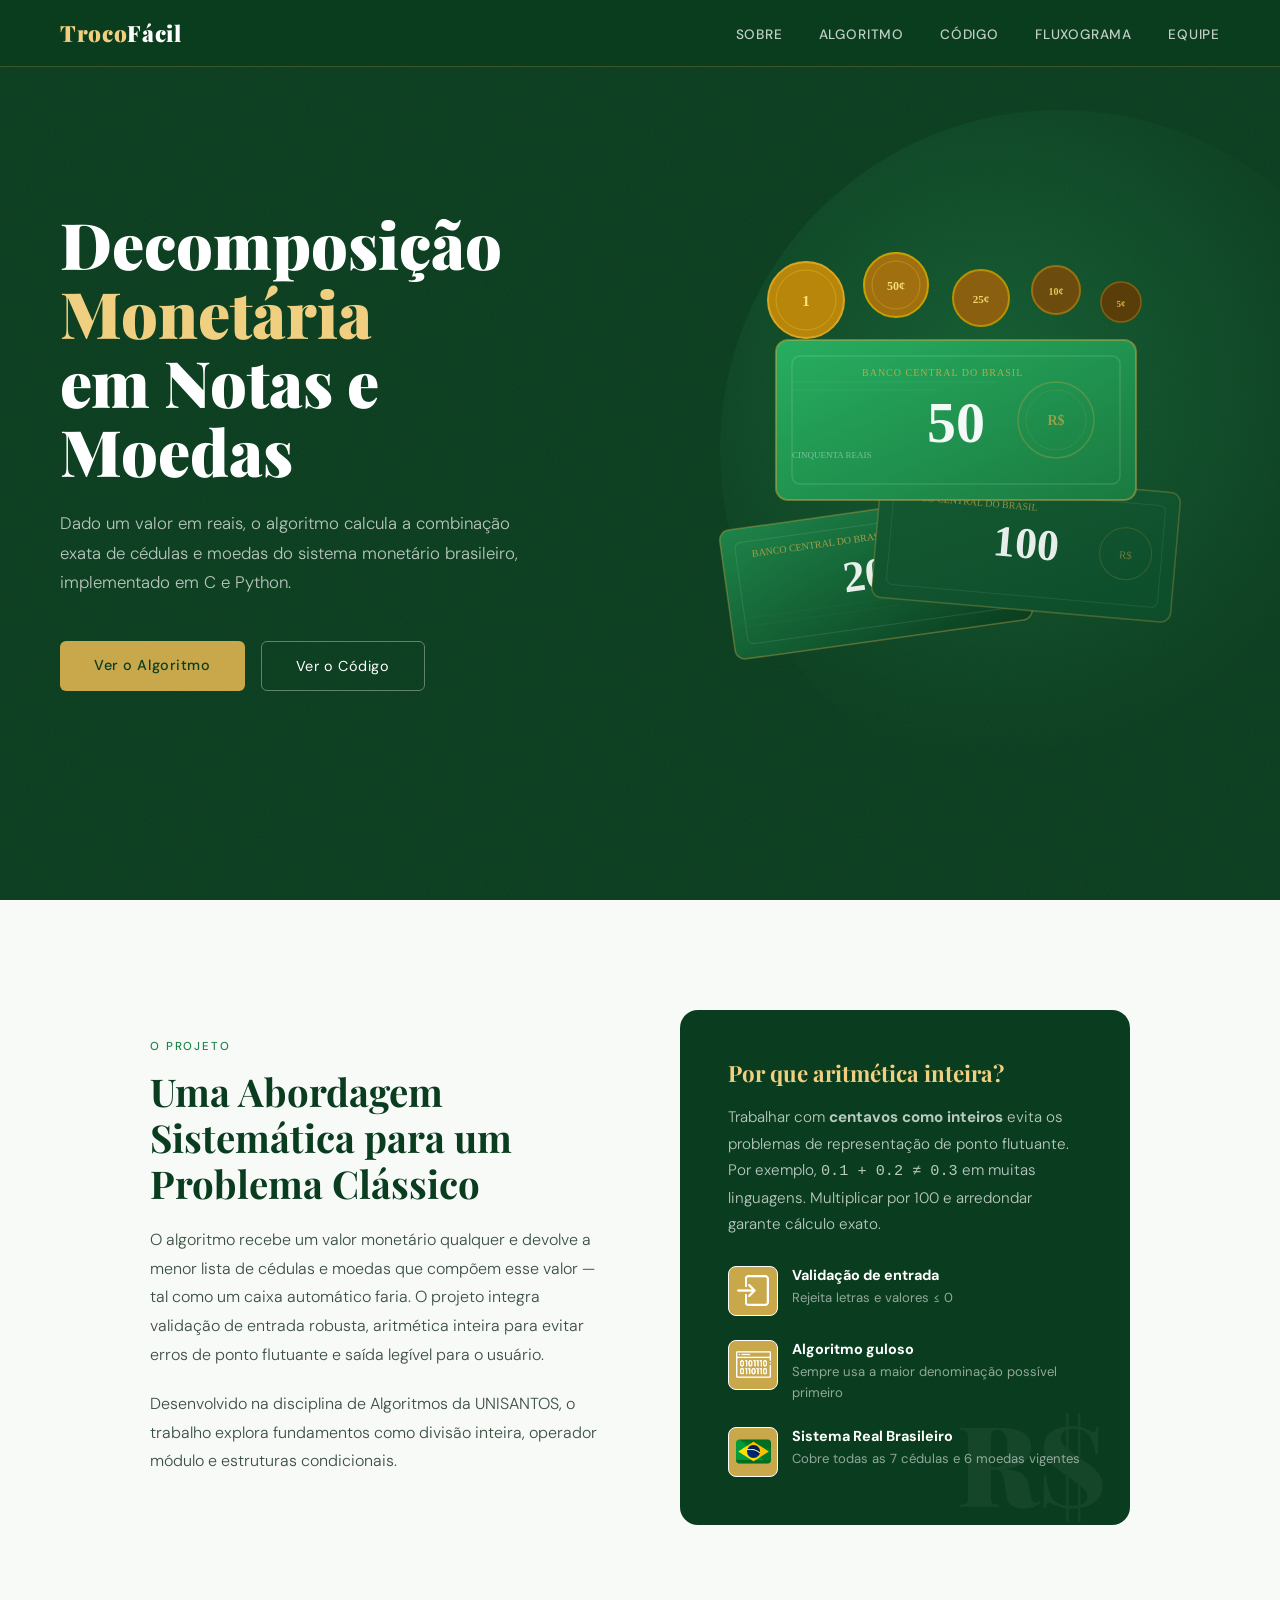
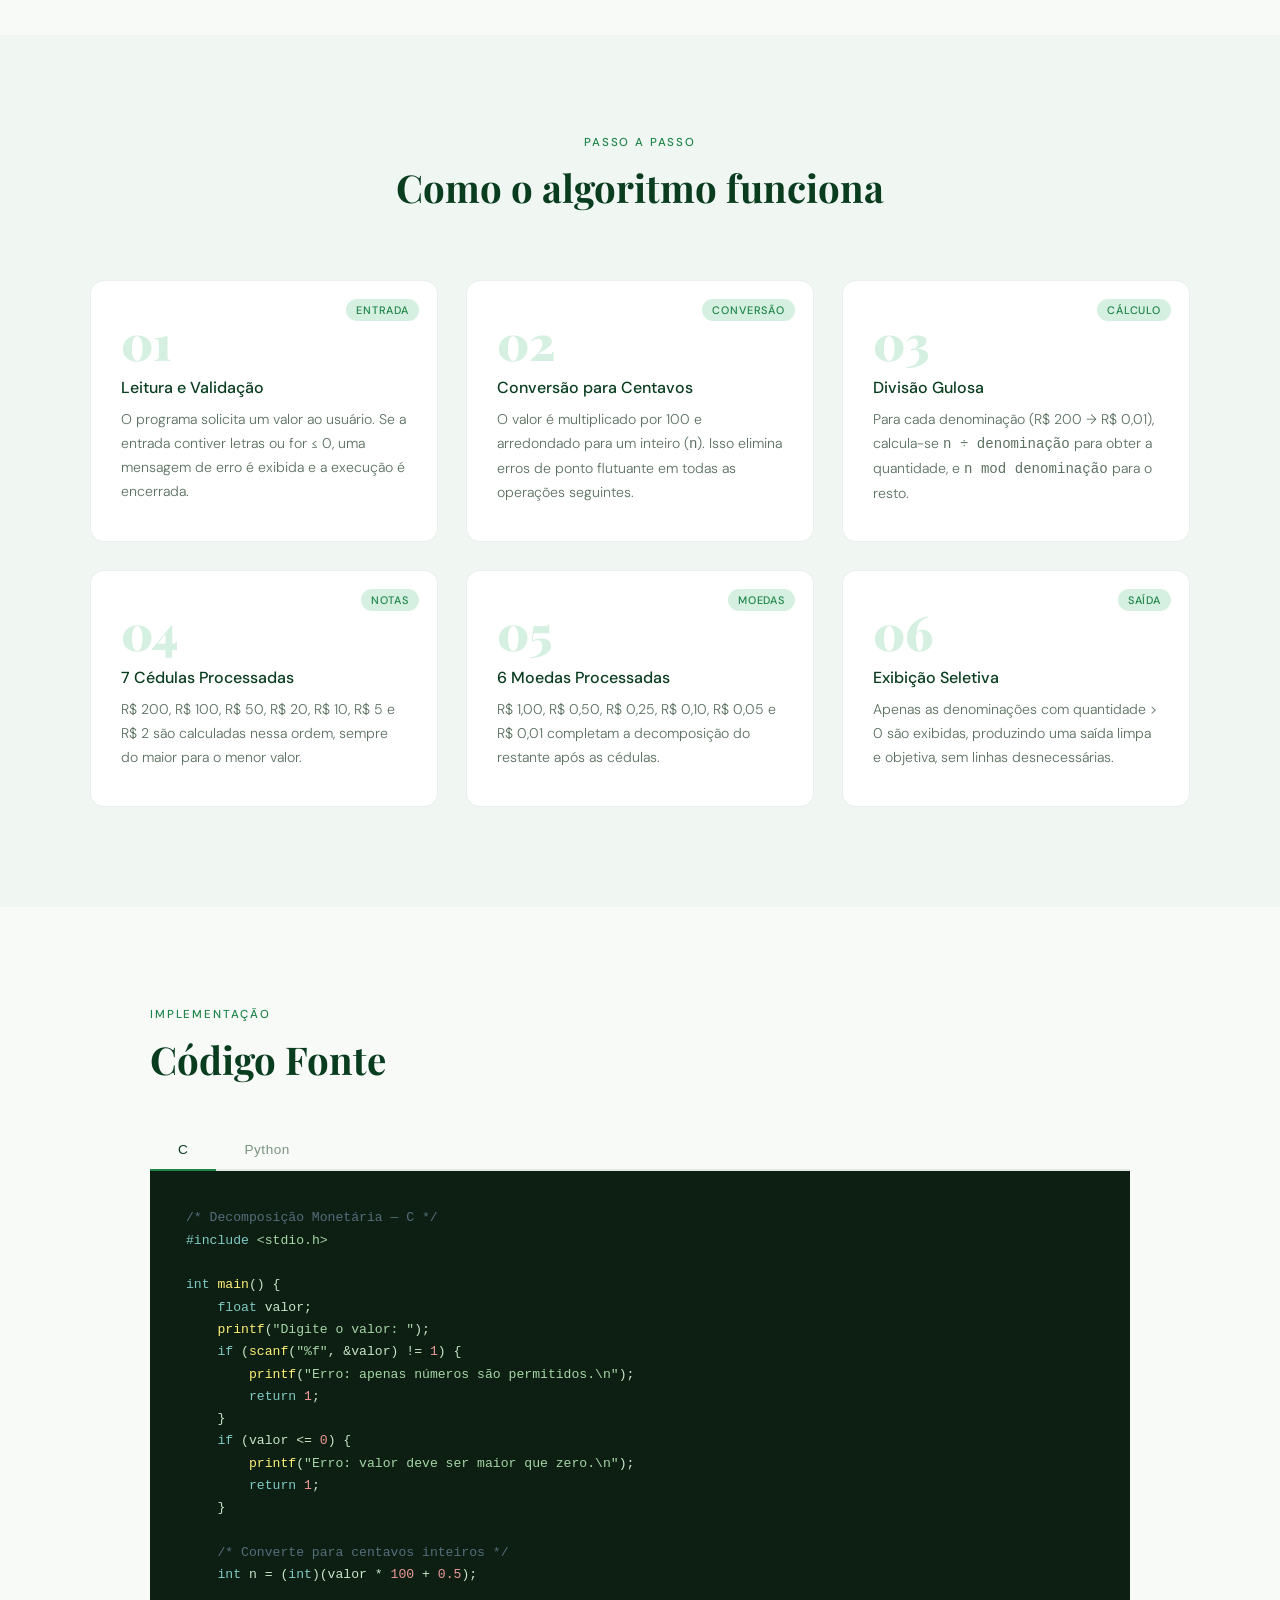
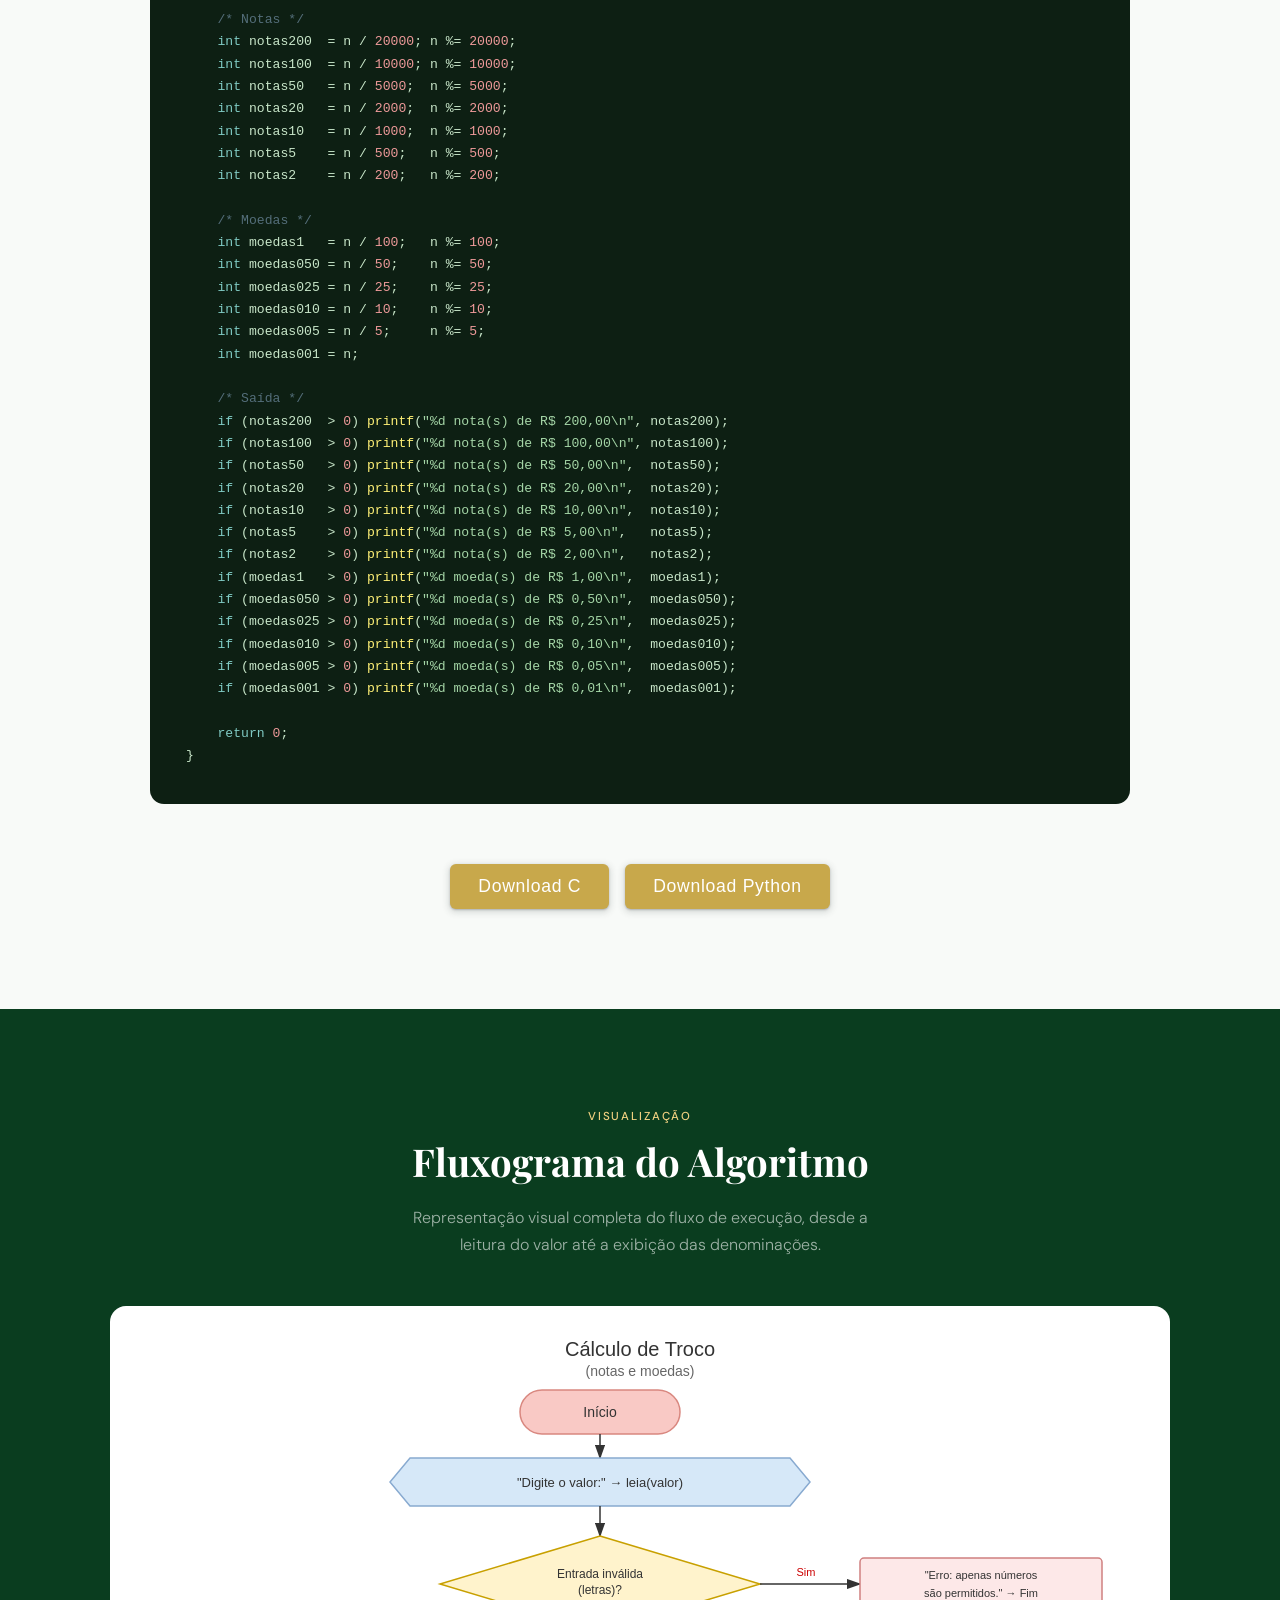
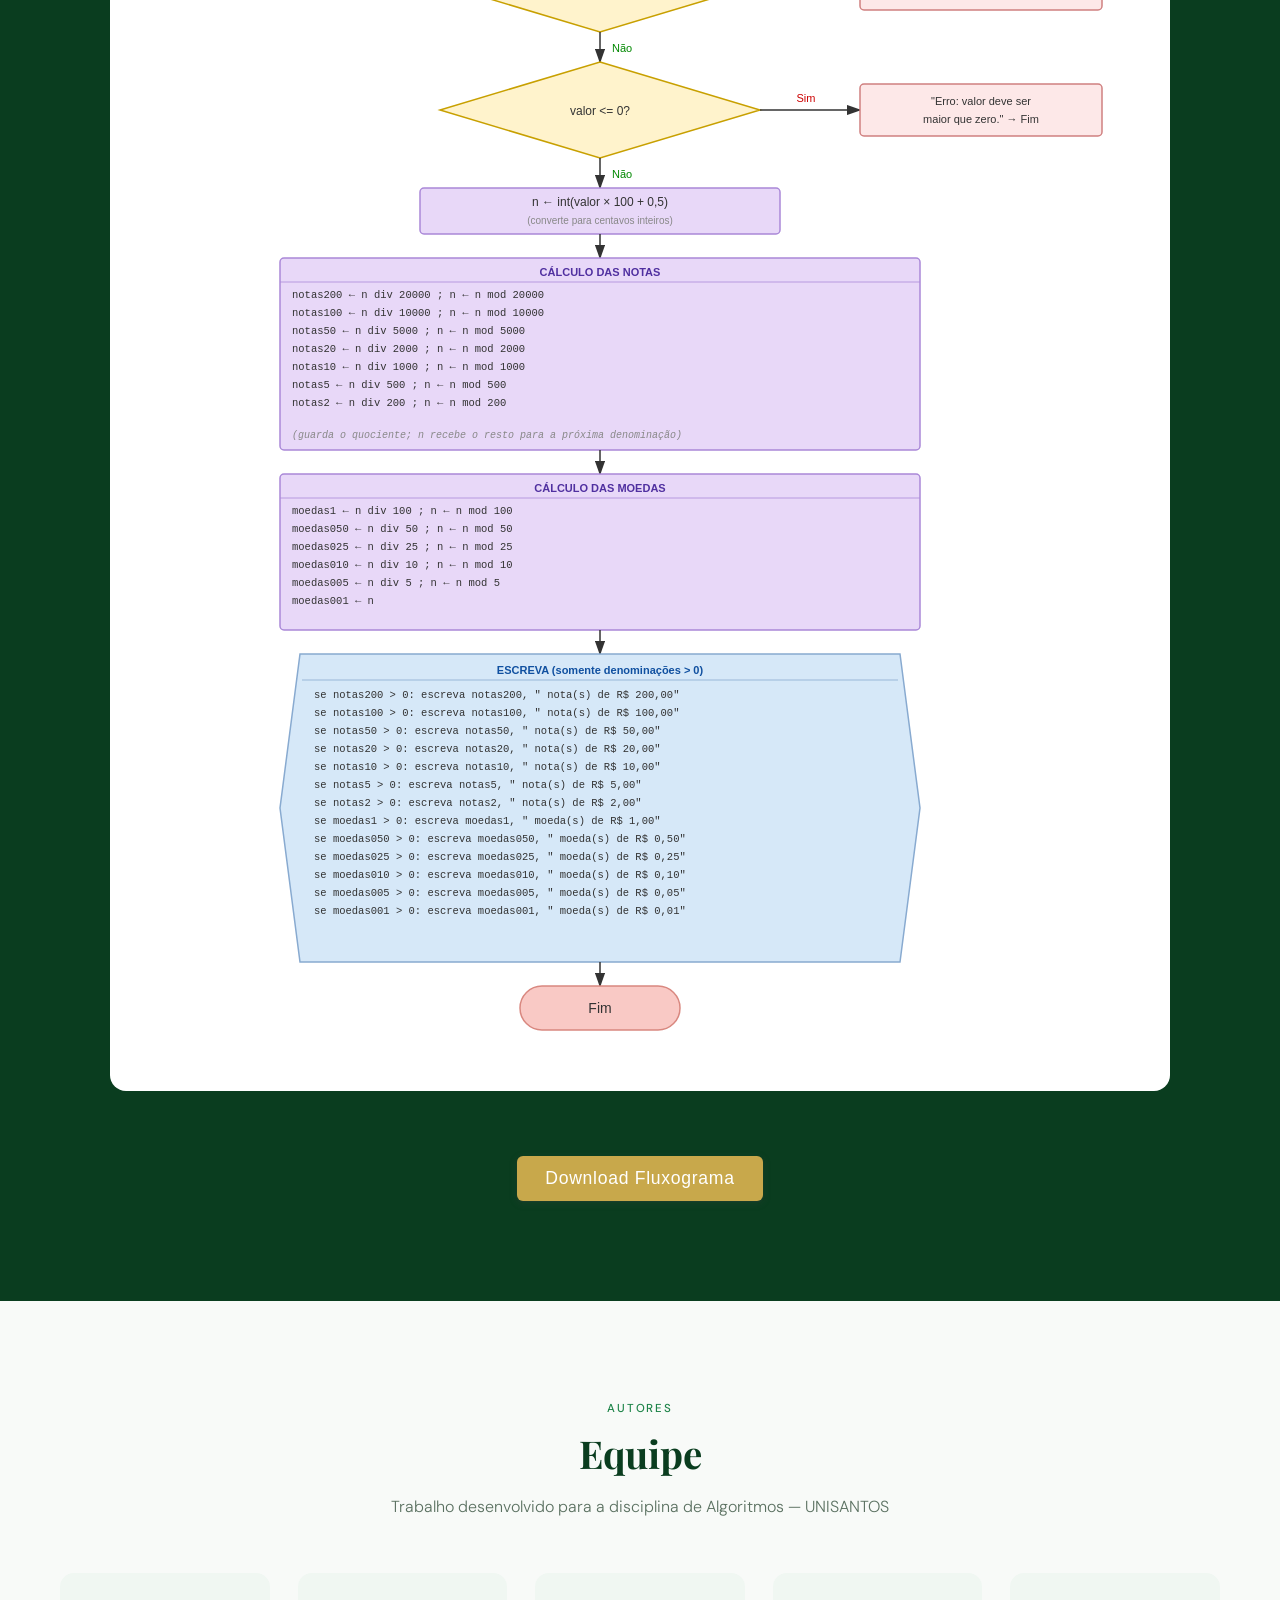
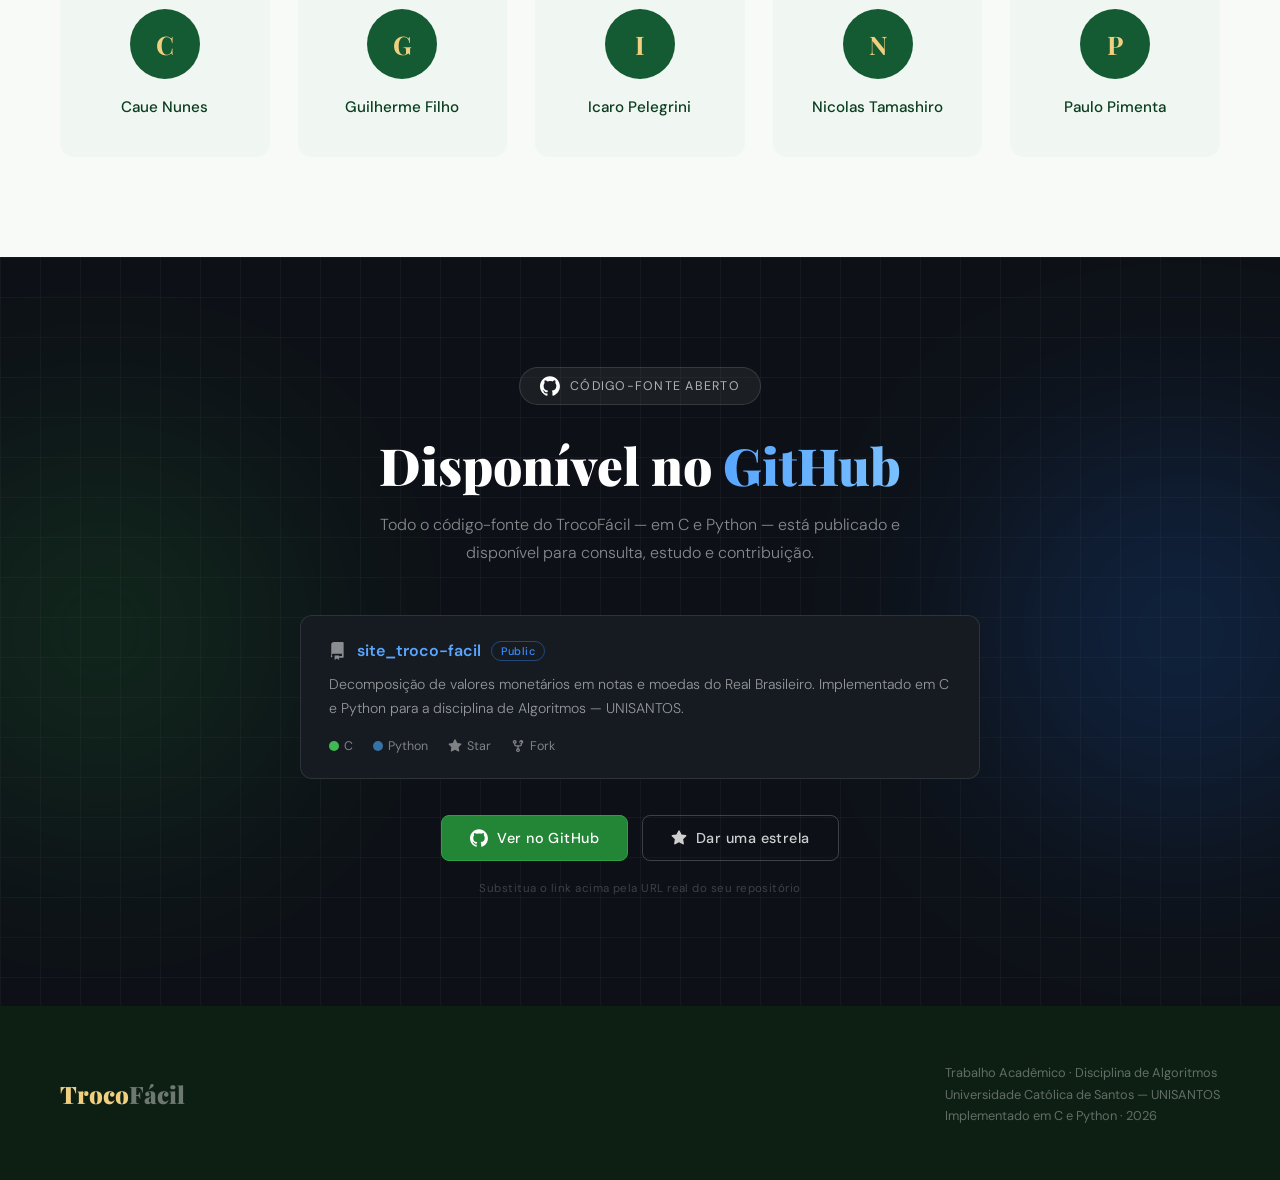
==== commit 298f6cbb: "colocando secao github" ====
--- a/index.html
+++ b/index.html
@@ -458,6 +458,70 @@
   </div>
 </section>
 
+
+<!-- GITHUB -->
+<section id="github">
+  <div class="github-bg-grid"></div>
+  <div class="github-glow github-glow--left"></div>
+  <div class="github-glow github-glow--right"></div>
+
+  <div class="github-inner">
+    <div class="github-badge">
+      <svg class="github-octocat" viewBox="0 0 98 96" xmlns="http://www.w3.org/2000/svg" aria-label="GitHub logo">
+        <path fill-rule="evenodd" clip-rule="evenodd" d="M48.854 0C21.839 0 0 22 0 49.217c0 21.756 13.993 40.172 33.405 46.69 2.427.49 3.316-1.059 3.316-2.362 0-1.141-.08-5.052-.08-9.127-13.59 2.934-16.42-5.867-16.42-5.867-2.184-5.704-5.42-7.17-5.42-7.17-4.448-3.015.324-3.015.324-3.015 4.934.326 7.523 5.052 7.523 5.052 4.367 7.496 11.404 5.378 14.235 4.074.404-3.178 1.699-5.378 3.074-6.6-10.839-1.141-22.243-5.378-22.243-24.283 0-5.378 1.94-9.778 5.014-13.2-.485-1.222-2.184-6.275.486-13.038 0 0 4.125-1.304 13.426 5.052a46.97 46.97 0 0 1 12.214-1.63c4.125 0 8.33.571 12.213 1.63 9.302-6.356 13.427-5.052 13.427-5.052 2.67 6.763.97 11.816.485 13.038 3.155 3.422 5.015 7.822 5.015 13.2 0 18.905-11.404 23.06-22.324 24.283 1.78 1.548 3.316 4.481 3.316 9.126 0 6.6-.08 11.897-.08 13.526 0 1.304.89 2.853 3.316 2.364 19.412-6.52 33.405-24.935 33.405-46.691C97.707 22 75.788 0 48.854 0z" fill="currentColor"/>
+      </svg>
+      <span>Código-fonte aberto</span>
+    </div>
+
+    <h2 class="github-title">Disponível no <em>GitHub</em></h2>
+    <p class="github-sub">
+      Todo o código-fonte do TrocoFácil — em C e Python — está publicado e disponível para consulta, estudo e contribuição.
+    </p>
+
+    <div class="github-repo-card">
+      <div class="github-repo-header">
+        <svg class="github-repo-icon" viewBox="0 0 16 16" xmlns="http://www.w3.org/2000/svg">
+          <path fill="currentColor" d="M2 2.5A2.5 2.5 0 014.5 0h7.75a.75.75 0 01.75.75v12.5a.75.75 0 01-.75.75h-2.5a.75.75 0 010-1.5h1.75v-2h-8a1 1 0 00-.714 1.7.75.75 0 01-1.072 1.05A2.495 2.495 0 012 11.5v-9zm10.5-1V9h-8c-.356 0-.694.074-1 .208V2.5a1 1 0 011-1h8zM5 12.25v3.25a.25.25 0 00.4.2l1.45-1.087a.25.25 0 01.3 0L8.6 15.7a.25.25 0 00.4-.2v-3.25a.25.25 0 00-.25-.25h-3.5a.25.25 0 00-.25.25z"/>
+        </svg>
+        <span class="github-repo-name">site_troco-facil</span>
+        <span class="github-repo-visibility">Public</span>
+      </div>
+      <p class="github-repo-desc">Decomposição de valores monetários em notas e moedas do Real Brasileiro. Implementado em C e Python para a disciplina de Algoritmos — UNISANTOS.</p>
+      <div class="github-repo-meta">
+        <span class="github-meta-item">
+          <span class="github-dot github-dot--green"></span> C
+        </span>
+        <span class="github-meta-item">
+          <span class="github-dot github-dot--blue"></span> Python
+        </span>
+        <span class="github-meta-item">
+          <svg viewBox="0 0 16 16" width="14" height="14" fill="currentColor"><path d="M8 .25a.75.75 0 01.673.418l1.882 3.815 4.21.612a.75.75 0 01.416 1.279l-3.046 2.97.719 4.192a.75.75 0 01-1.088.791L8 12.347l-3.766 1.98a.75.75 0 01-1.088-.79l.72-4.194L.818 6.374a.75.75 0 01.416-1.28l4.21-.611L7.327.668A.75.75 0 018 .25z"/></svg>
+          Star
+        </span>
+        <span class="github-meta-item">
+          <svg viewBox="0 0 16 16" width="14" height="14" fill="currentColor"><path d="M5 3.25a.75.75 0 11-1.5 0 .75.75 0 011.5 0zm0 2.122a2.25 2.25 0 10-1.5 0v.878A2.25 2.25 0 005.75 8.5h1.5v2.128a2.251 2.251 0 101.5 0V8.5h1.5a2.25 2.25 0 002.25-2.25v-.878a2.25 2.25 0 10-1.5 0v.878a.75.75 0 01-.75.75h-4.5A.75.75 0 015 6.25v-.878zm3.75 7.378a.75.75 0 11-1.5 0 .75.75 0 011.5 0zm3-8.75a.75.75 0 11-1.5 0 .75.75 0 011.5 0z"/></svg>
+          Fork
+        </span>
+      </div>
+    </div>
+
+    <div class="github-actions">
+      <a href="https://github.com/NicTamashiro/site_troco-facil" target="_blank" rel="noopener" class="github-btn github-btn--primary">
+        <svg viewBox="0 0 98 96" xmlns="http://www.w3.org/2000/svg" width="18" height="18">
+          <path fill-rule="evenodd" clip-rule="evenodd" d="M48.854 0C21.839 0 0 22 0 49.217c0 21.756 13.993 40.172 33.405 46.69 2.427.49 3.316-1.059 3.316-2.362 0-1.141-.08-5.052-.08-9.127-13.59 2.934-16.42-5.867-16.42-5.867-2.184-5.704-5.42-7.17-5.42-7.17-4.448-3.015.324-3.015.324-3.015 4.934.326 7.523 5.052 7.523 5.052 4.367 7.496 11.404 5.378 14.235 4.074.404-3.178 1.699-5.378 3.074-6.6-10.839-1.141-22.243-5.378-22.243-24.283 0-5.378 1.94-9.778 5.014-13.2-.485-1.222-2.184-6.275.486-13.038 0 0 4.125-1.304 13.426 5.052a46.97 46.97 0 0 1 12.214-1.63c4.125 0 8.33.571 12.213 1.63 9.302-6.356 13.427-5.052 13.427-5.052 2.67 6.763.97 11.816.485 13.038 3.155 3.422 5.015 7.822 5.015 13.2 0 18.905-11.404 23.06-22.324 24.283 1.78 1.548 3.316 4.481 3.316 9.126 0 6.6-.08 11.897-.08 13.526 0 1.304.89 2.853 3.316 2.364 19.412-6.52 33.405-24.935 33.405-46.691C97.707 22 75.788 0 48.854 0z" fill="currentColor"/>
+        </svg>
+        Ver no GitHub
+      </a>
+      <a href="https://github.com/NicTamashiro/site_troco-facil" target="_blank" rel="noopener" class="github-btn github-btn--outline">
+        <svg viewBox="0 0 16 16" width="16" height="16" fill="currentColor"><path d="M8 .25a.75.75 0 01.673.418l1.882 3.815 4.21.612a.75.75 0 01.416 1.279l-3.046 2.97.719 4.192a.75.75 0 01-1.088.791L8 12.347l-3.766 1.98a.75.75 0 01-1.088-.79l.72-4.194L.818 6.374a.75.75 0 01.416-1.28l4.21-.611L7.327.668A.75.75 0 018 .25z"/></svg>
+        Dar uma estrela
+      </a>
+    </div>
+
+    <p class="github-hint">Substitua o link acima pela URL real do seu repositório</p>
+  </div>
+</section>
+
 <!-- FOOTER -->
 <footer>
   <div class="footer-brand">Troco<span>Fácil</span></div>
--- a/style.css
+++ b/style.css
@@ -410,6 +410,145 @@
   .footer-info {
     font-size: 0.8rem; color: rgba(255,255,255,0.35);
     line-height: 1.7; max-width: 380px;
+  }
+
+
+  /* ─── GITHUB ──────────────────────────── */
+  #github {
+    background: #0d1117;
+    padding: 110px 60px;
+    text-align: center;
+    position: relative;
+    overflow: hidden;
+  }
+  .github-bg-grid {
+    position: absolute; inset: 0;
+    background-image:
+      linear-gradient(rgba(255,255,255,0.03) 1px, transparent 1px),
+      linear-gradient(90deg, rgba(255,255,255,0.03) 1px, transparent 1px);
+    background-size: 40px 40px;
+    pointer-events: none;
+  }
+  .github-glow {
+    position: absolute; width: 400px; height: 400px;
+    border-radius: 50%; pointer-events: none;
+    filter: blur(100px); opacity: 0.18;
+  }
+  .github-glow--left  { background: #238636; left: -100px; top: 50%; transform: translateY(-50%); }
+  .github-glow--right { background: #1f6feb; right: -100px; top: 50%; transform: translateY(-50%); }
+
+  .github-inner {
+    position: relative; z-index: 2;
+    max-width: 680px; margin: 0 auto;
+    display: flex; flex-direction: column; align-items: center;
+  }
+
+  .github-badge {
+    display: inline-flex; align-items: center; gap: 10px;
+    background: rgba(255,255,255,0.06);
+    border: 1px solid rgba(255,255,255,0.12);
+    border-radius: 30px; padding: 8px 20px;
+    color: rgba(255,255,255,0.65);
+    font-size: 0.78rem; letter-spacing: 0.1em; text-transform: uppercase;
+    margin-bottom: 32px;
+  }
+  .github-octocat {
+    width: 20px; height: 20px; color: #fff;
+  }
+
+  .github-title {
+    font-family: 'Playfair Display', serif;
+    font-size: clamp(2.2rem, 4vw, 3.2rem);
+    font-weight: 900; line-height: 1.1;
+    color: #fff; margin-bottom: 18px;
+  }
+  .github-title em {
+    font-style: normal;
+    background: linear-gradient(90deg, #58a6ff, #79c0ff);
+    -webkit-background-clip: text; -webkit-text-fill-color: transparent;
+    background-clip: text;
+  }
+
+  .github-sub {
+    font-size: 1rem; font-weight: 300; line-height: 1.75;
+    color: rgba(255,255,255,0.5);
+    max-width: 520px; margin-bottom: 48px;
+  }
+
+  .github-repo-card {
+    width: 100%;
+    background: #161b22;
+    border: 1px solid rgba(255,255,255,0.1);
+    border-radius: 12px;
+    padding: 24px 28px;
+    text-align: left;
+    margin-bottom: 36px;
+    transition: border-color .25s;
+  }
+  .github-repo-card:hover { border-color: rgba(88,166,255,0.4); }
+
+  .github-repo-header {
+    display: flex; align-items: center; gap: 10px;
+    margin-bottom: 12px;
+  }
+  .github-repo-icon { width: 18px; height: 18px; color: rgba(255,255,255,0.5); flex-shrink: 0; }
+  .github-repo-name {
+    font-size: 1rem; font-weight: 600;
+    color: #58a6ff;
+  }
+  .github-repo-visibility {
+    font-size: 0.68rem; font-weight: 500;
+    color: #388bfd; border: 1px solid rgba(56,139,253,0.4);
+    border-radius: 20px; padding: 2px 9px;
+    letter-spacing: 0.05em;
+  }
+  .github-repo-desc {
+    font-size: 0.88rem; line-height: 1.65;
+    color: rgba(255,255,255,0.55); font-weight: 300;
+    margin-bottom: 18px;
+  }
+  .github-repo-meta {
+    display: flex; gap: 20px; flex-wrap: wrap;
+    font-size: 0.78rem; color: rgba(255,255,255,0.45);
+  }
+  .github-meta-item {
+    display: flex; align-items: center; gap: 5px;
+  }
+  .github-dot {
+    width: 10px; height: 10px; border-radius: 50%; display: inline-block;
+  }
+  .github-dot--green { background: #3fb950; }
+  .github-dot--blue  { background: #3572A5; }
+
+  .github-actions {
+    display: flex; gap: 14px; flex-wrap: wrap; justify-content: center;
+    margin-bottom: 20px;
+  }
+  .github-btn {
+    display: inline-flex; align-items: center; gap: 9px;
+    border-radius: 8px; padding: 13px 28px;
+    font-size: 0.9rem; font-weight: 500; cursor: pointer;
+    text-decoration: none; letter-spacing: 0.03em;
+    transition: all .2s;
+  }
+  .github-btn--primary {
+    background: #238636;
+    color: #fff; border: 1px solid #2ea043;
+  }
+  .github-btn--primary:hover { background: #2ea043; transform: translateY(-2px); }
+  .github-btn--outline {
+    background: transparent;
+    color: rgba(255,255,255,0.8);
+    border: 1px solid rgba(255,255,255,0.2);
+  }
+  .github-btn--outline:hover {
+    border-color: rgba(255,255,255,0.5);
+    color: #fff; transform: translateY(-2px);
+  }
+
+  .github-hint {
+    font-size: 0.72rem; color: rgba(255,255,255,0.2);
+    letter-spacing: 0.04em;
   }
 
   /* ─── RESPONSIVE ──────────────────────── */
@@ -426,6 +565,7 @@
     #codigo { padding: 70px 24px; }
     #fluxograma { padding: 70px 24px; }
     #equipe { padding: 70px 24px; }
+    #github { padding: 70px 24px; }
     footer { padding: 40px 24px; }
   }
   @media (max-width: 685px) {
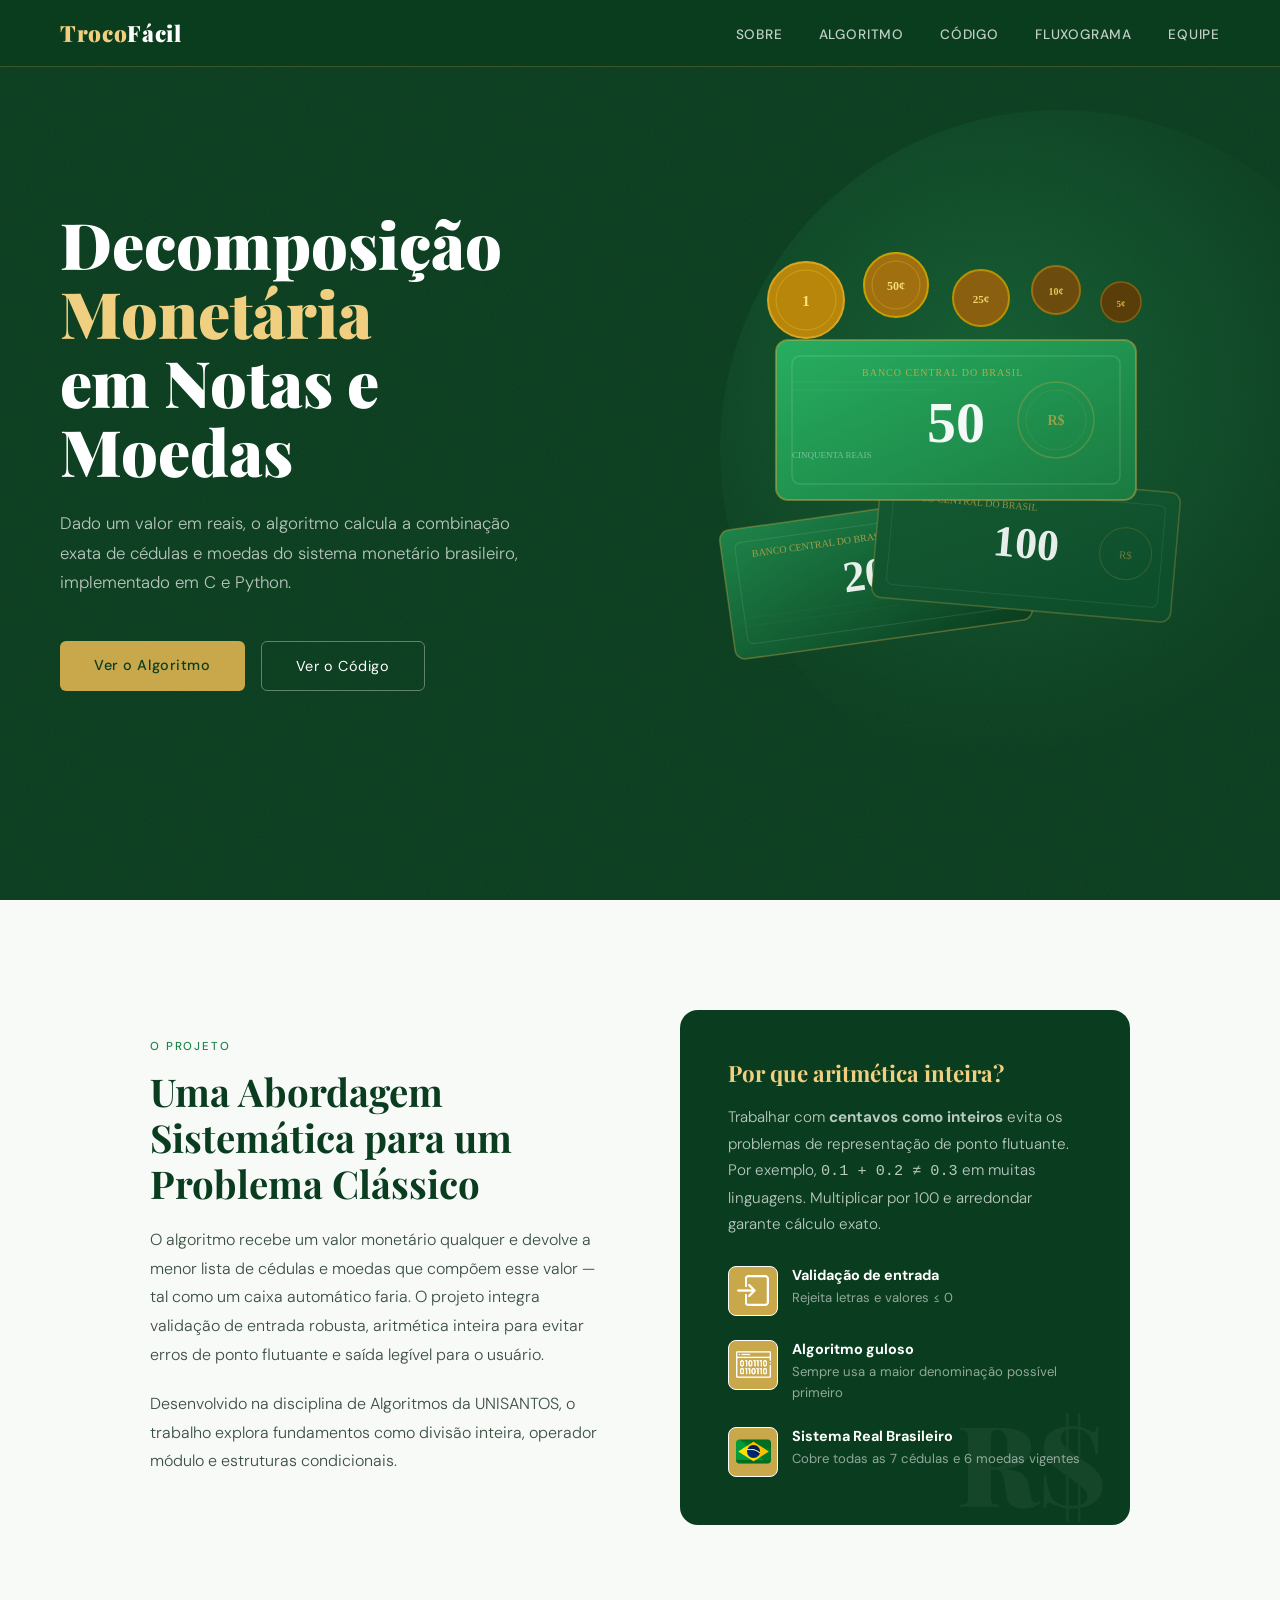
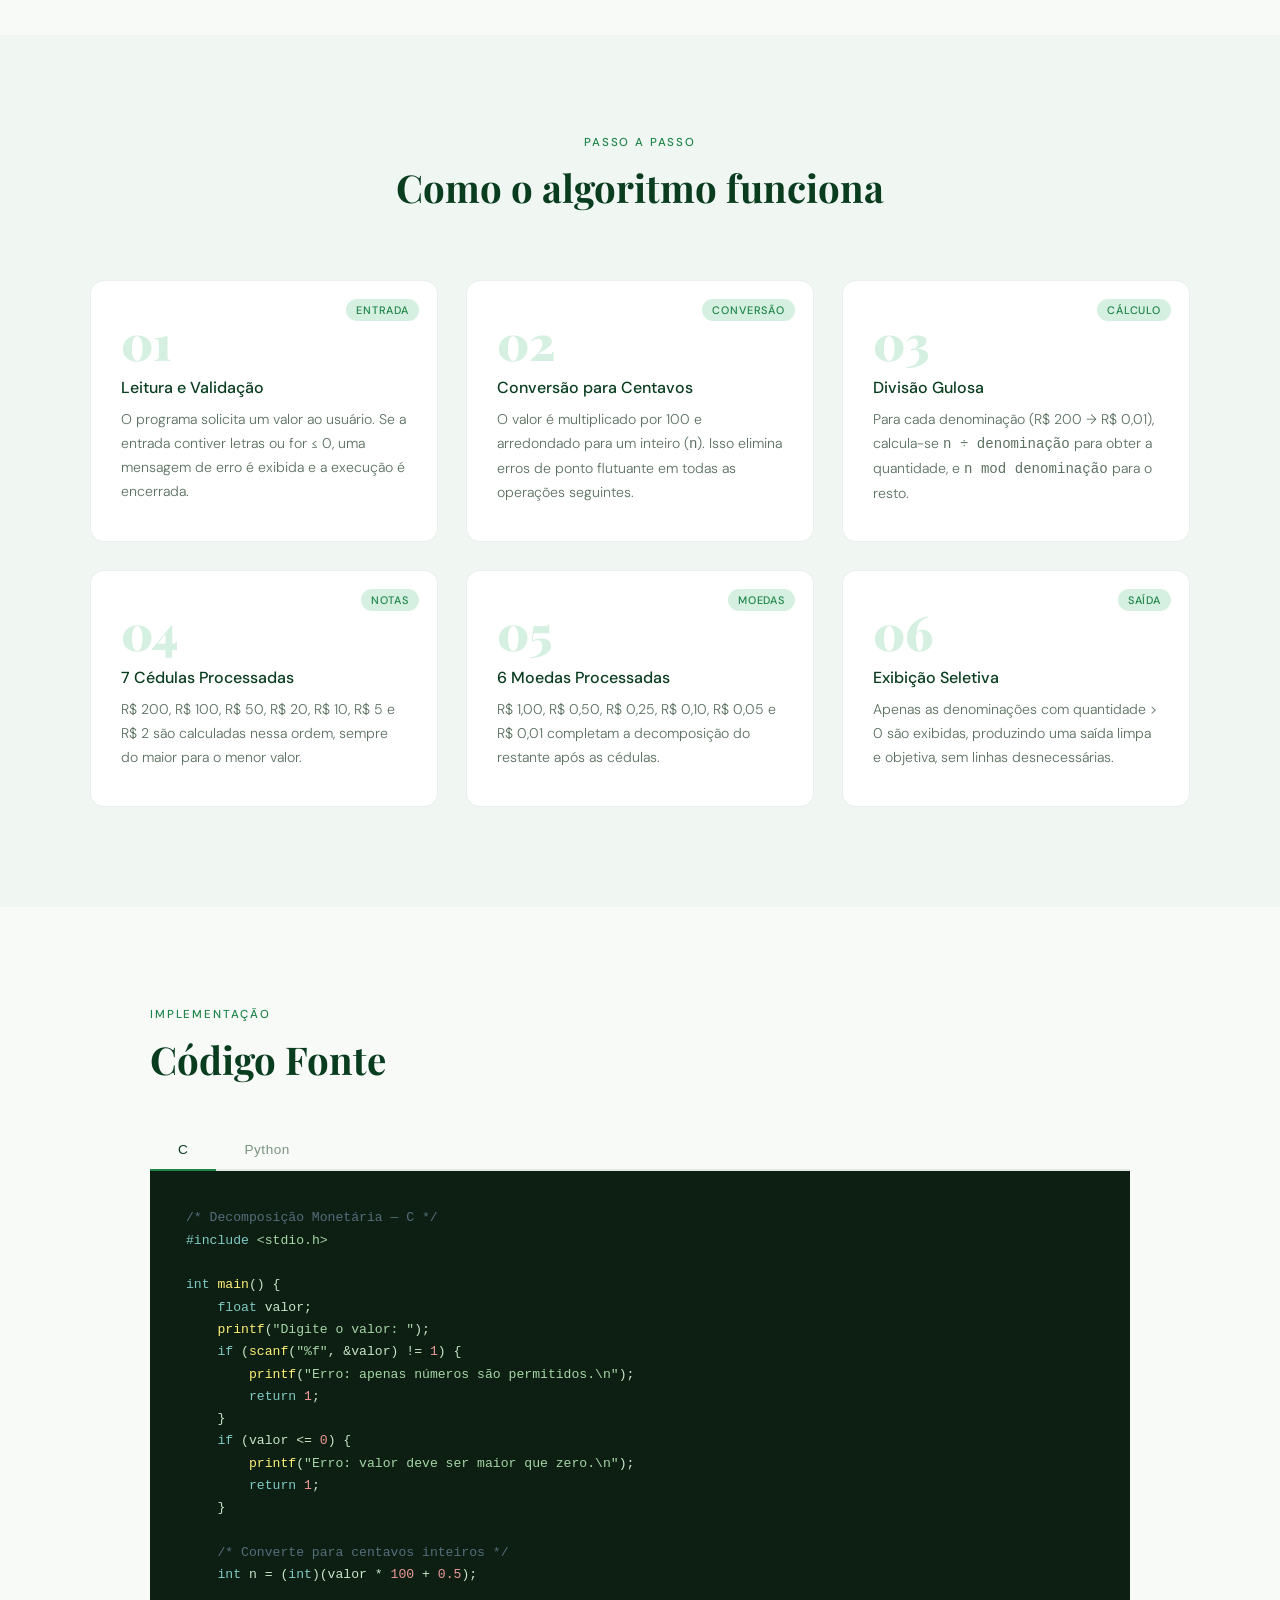
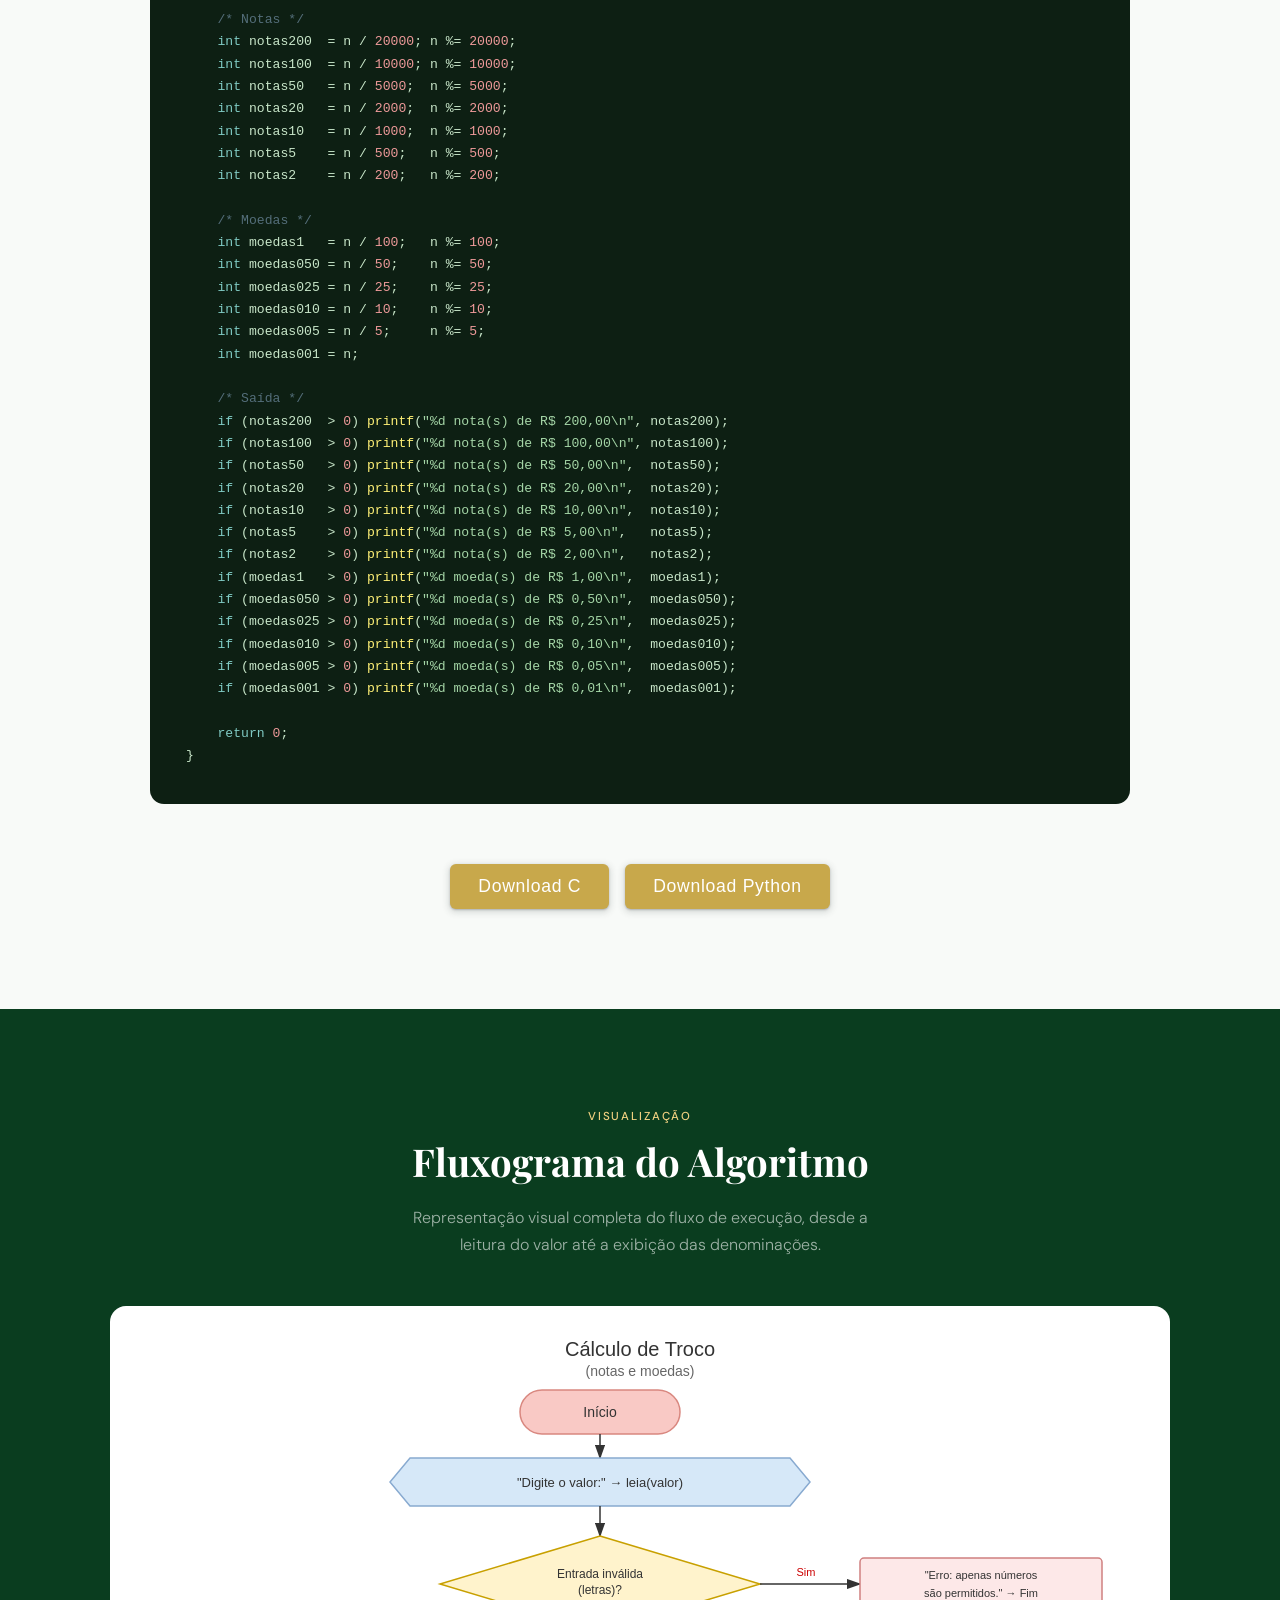
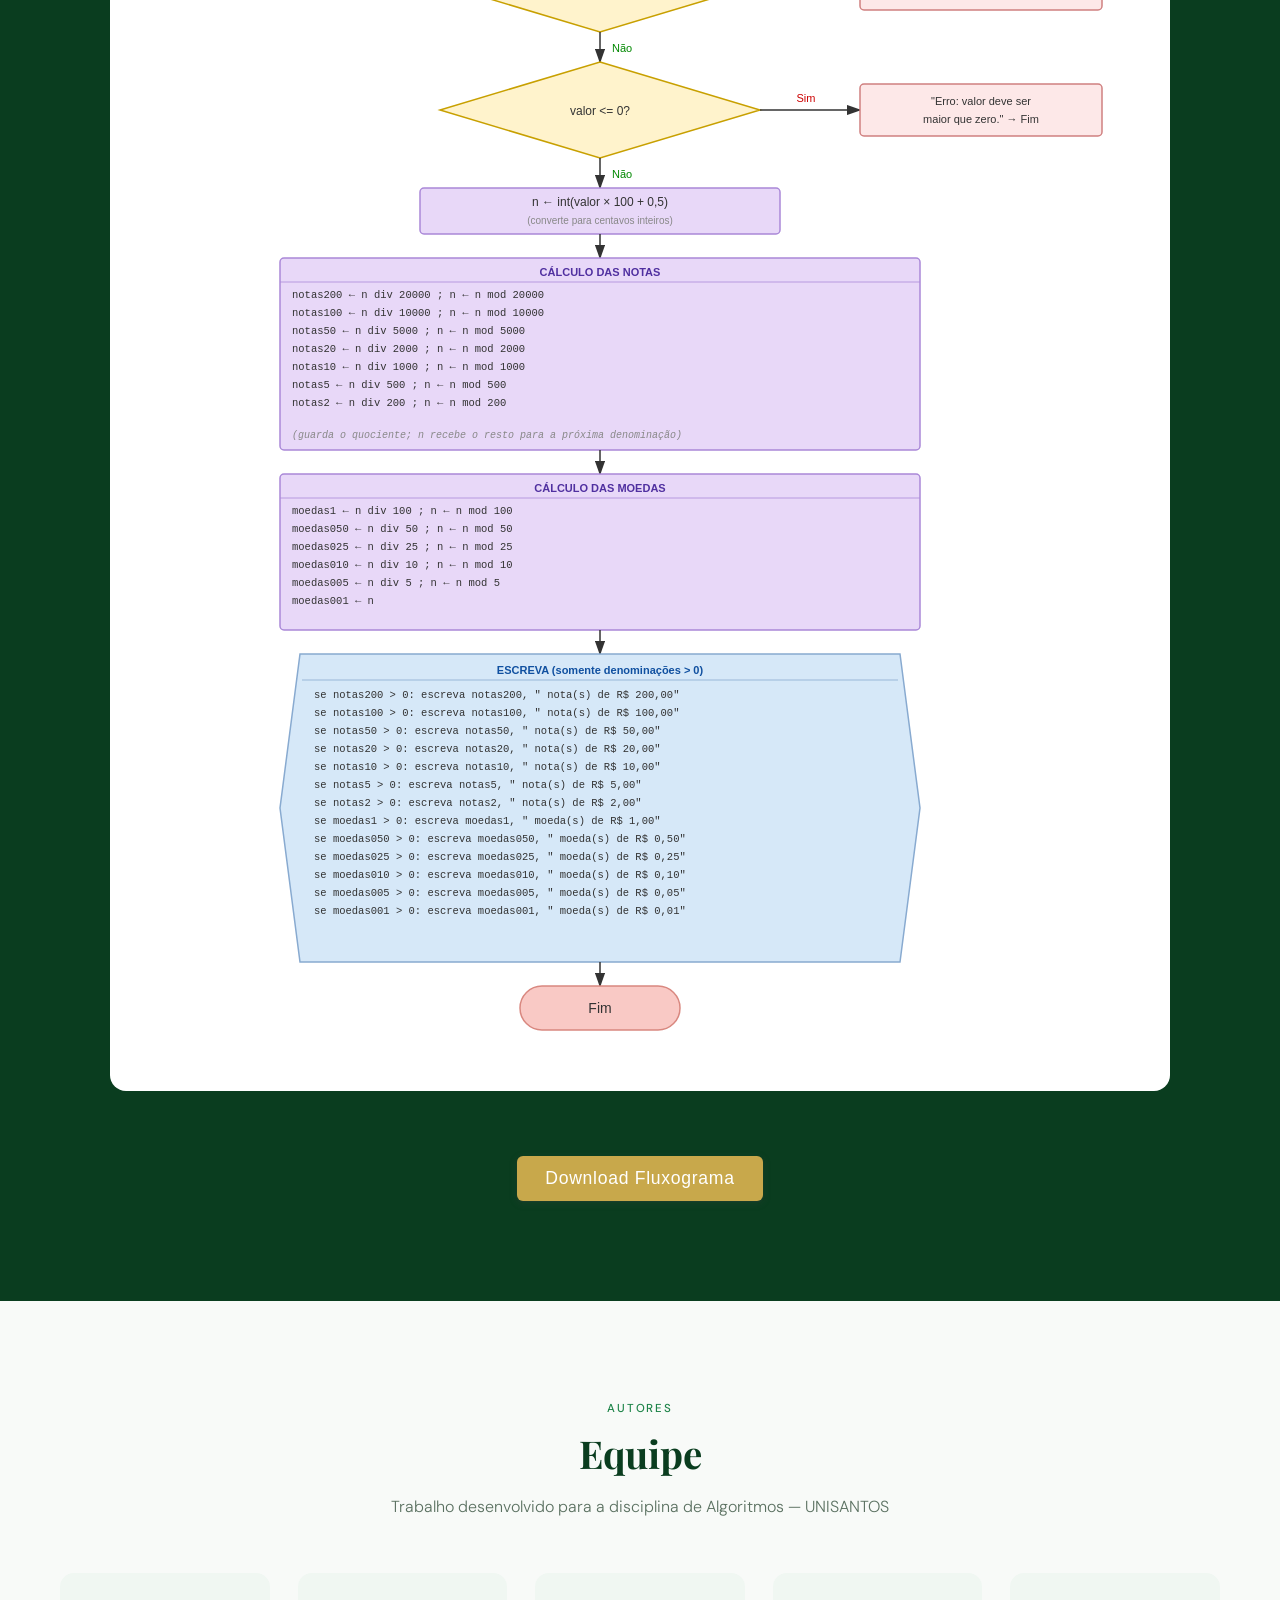
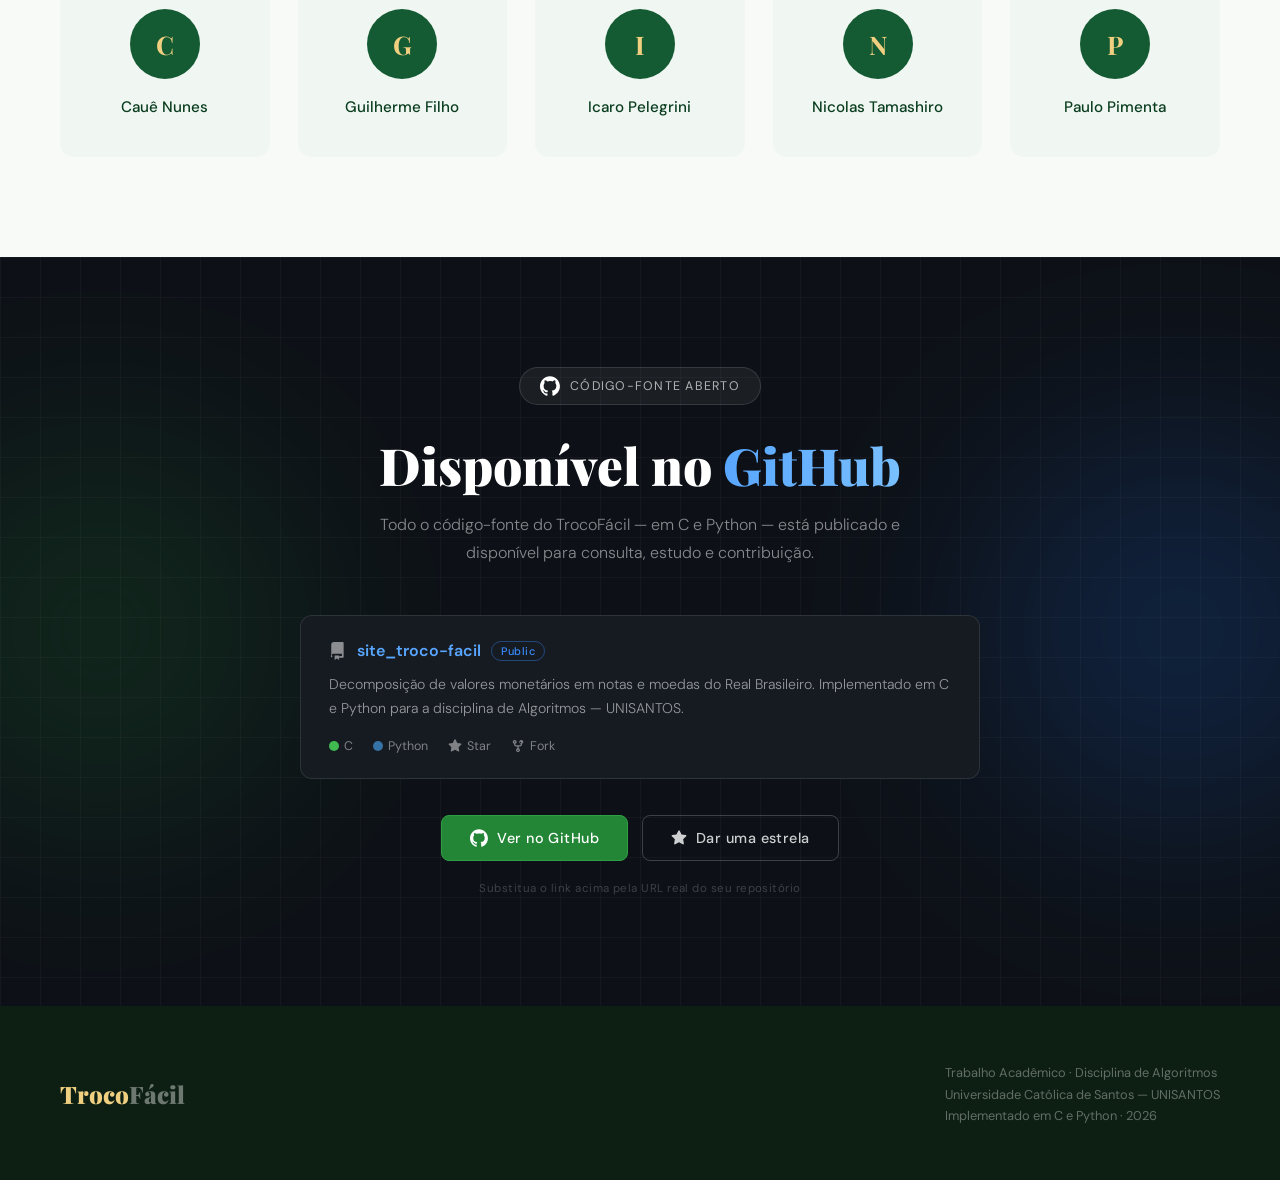
==== commit c79b8b98: "Colocando o acento em Caue" ====
--- a/index.html
+++ b/index.html
@@ -437,7 +437,7 @@
   <div class="team-grid">
     <div class="team-card">
       <div class="team-avatar">C</div>
-      <div class="team-name">Caue Nunes</div>
+      <div class="team-name">Cauê Nunes</div>
     </div>
     <div class="team-card">
       <div class="team-avatar">G</div>
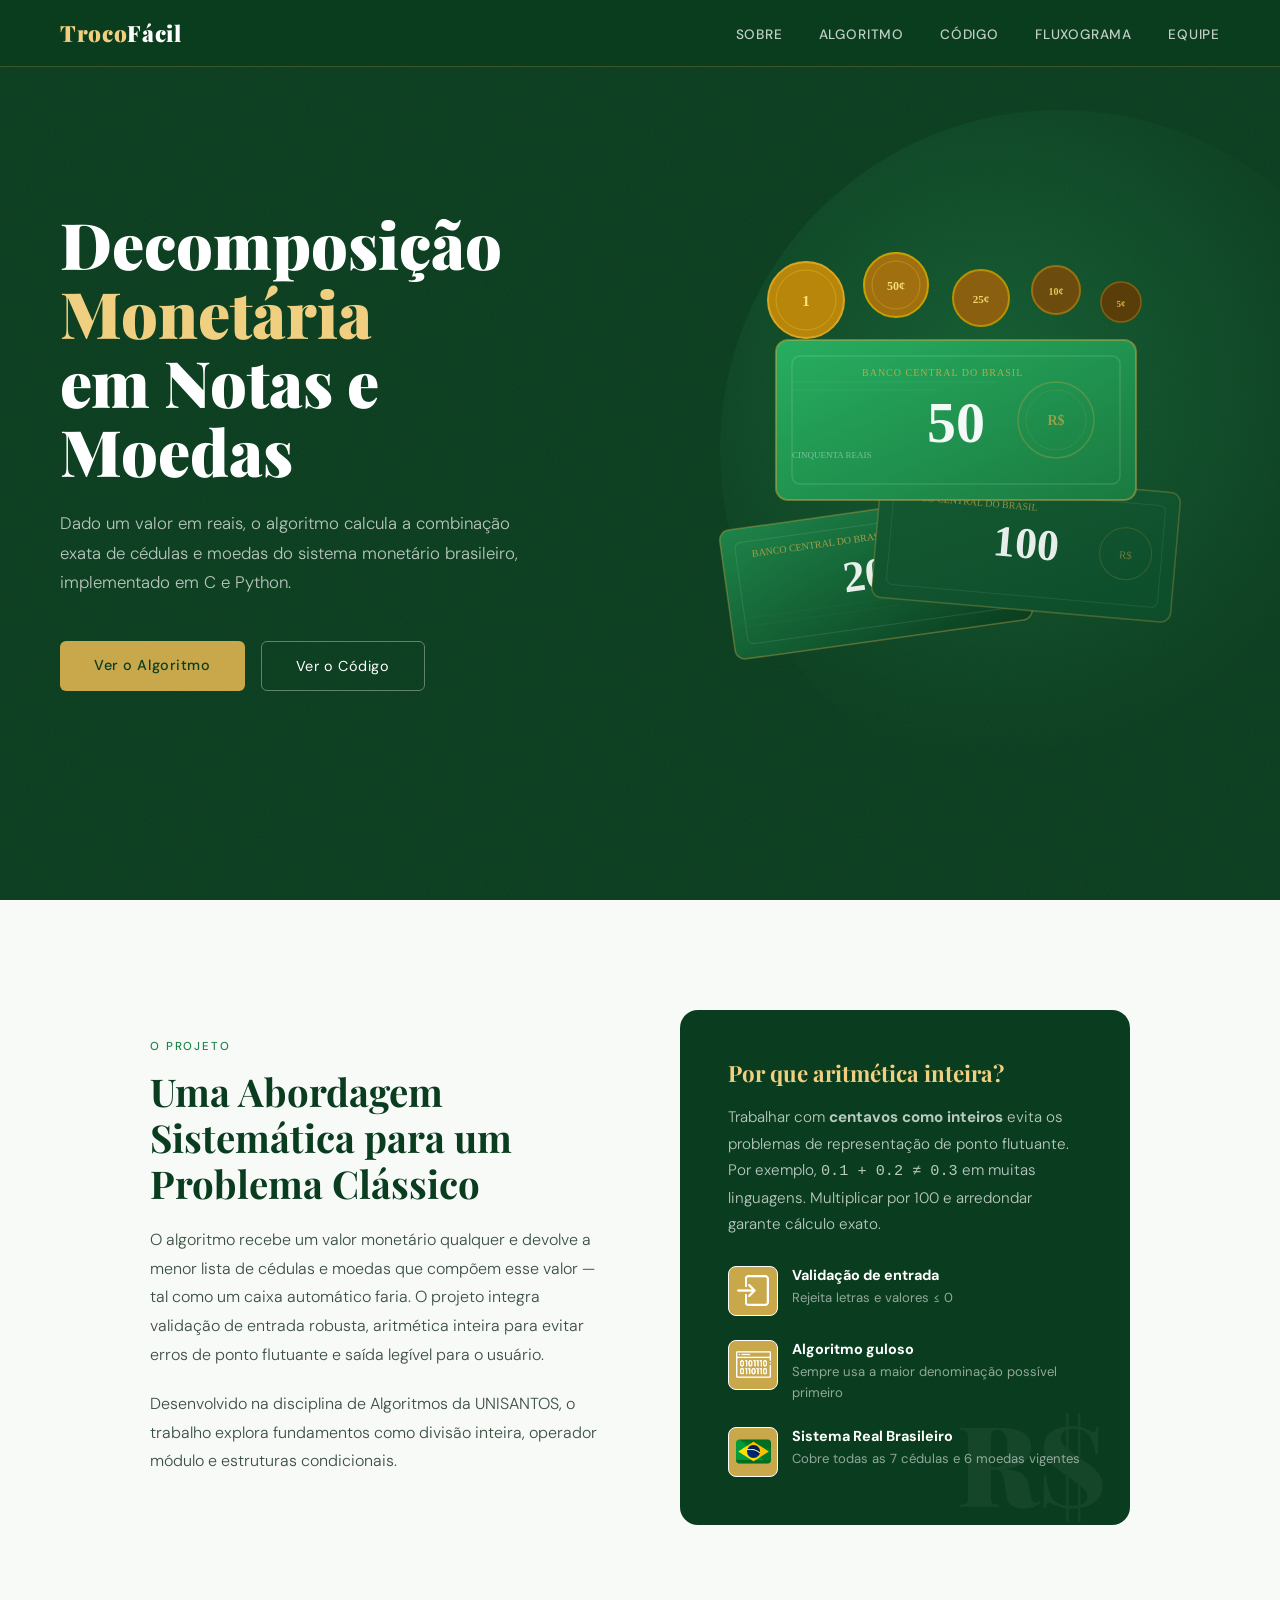
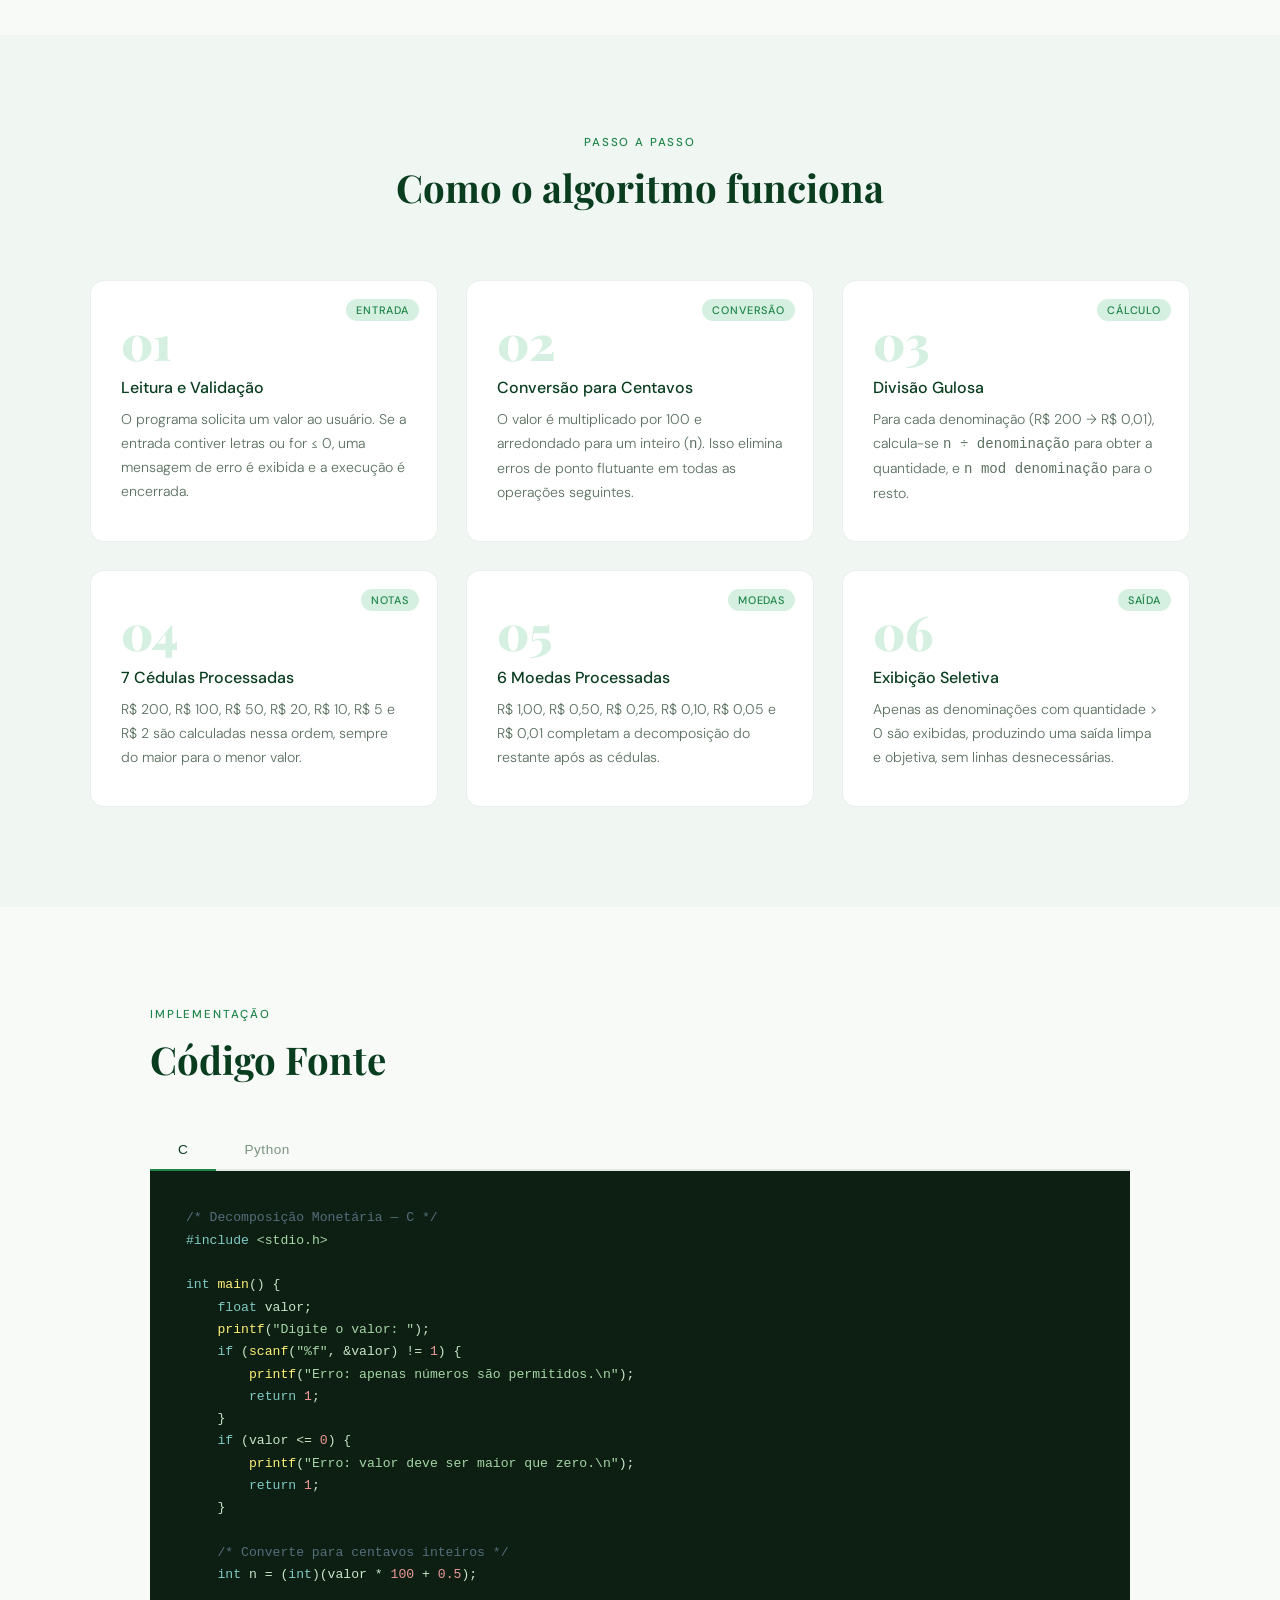
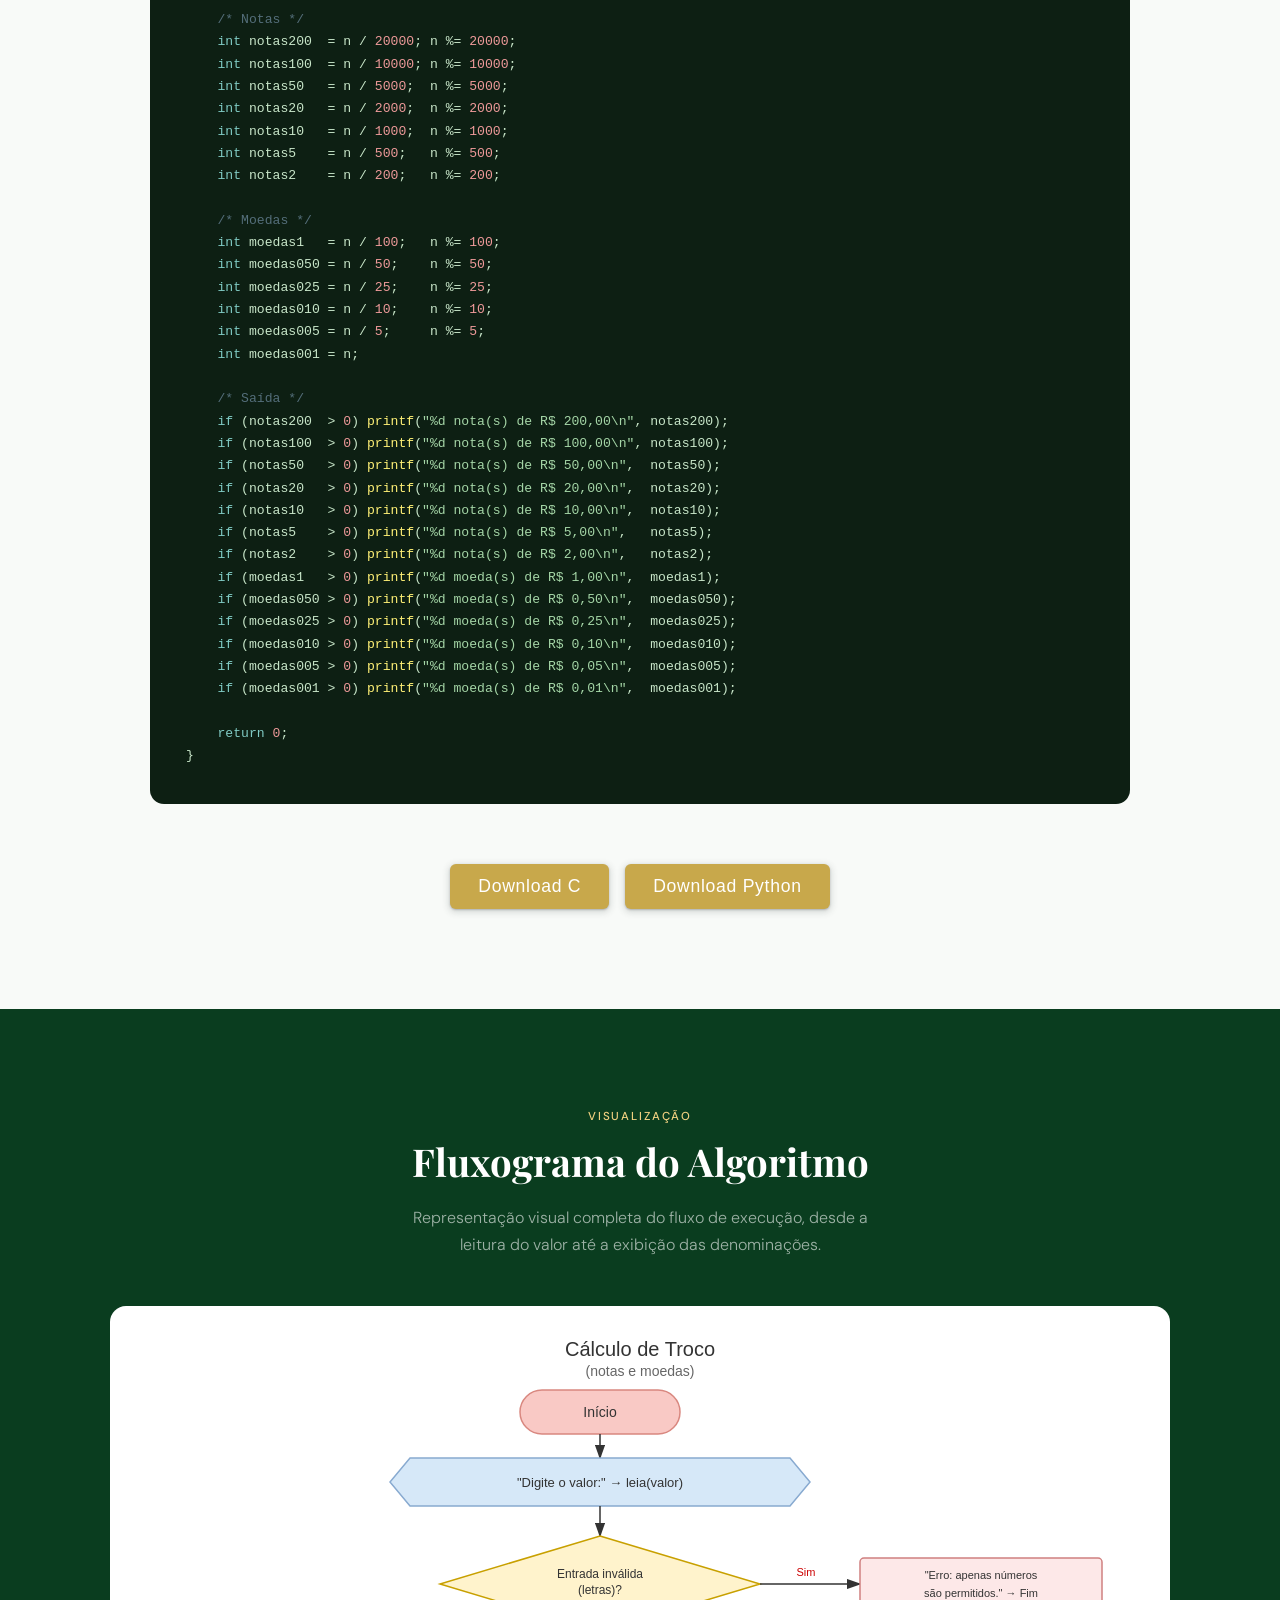
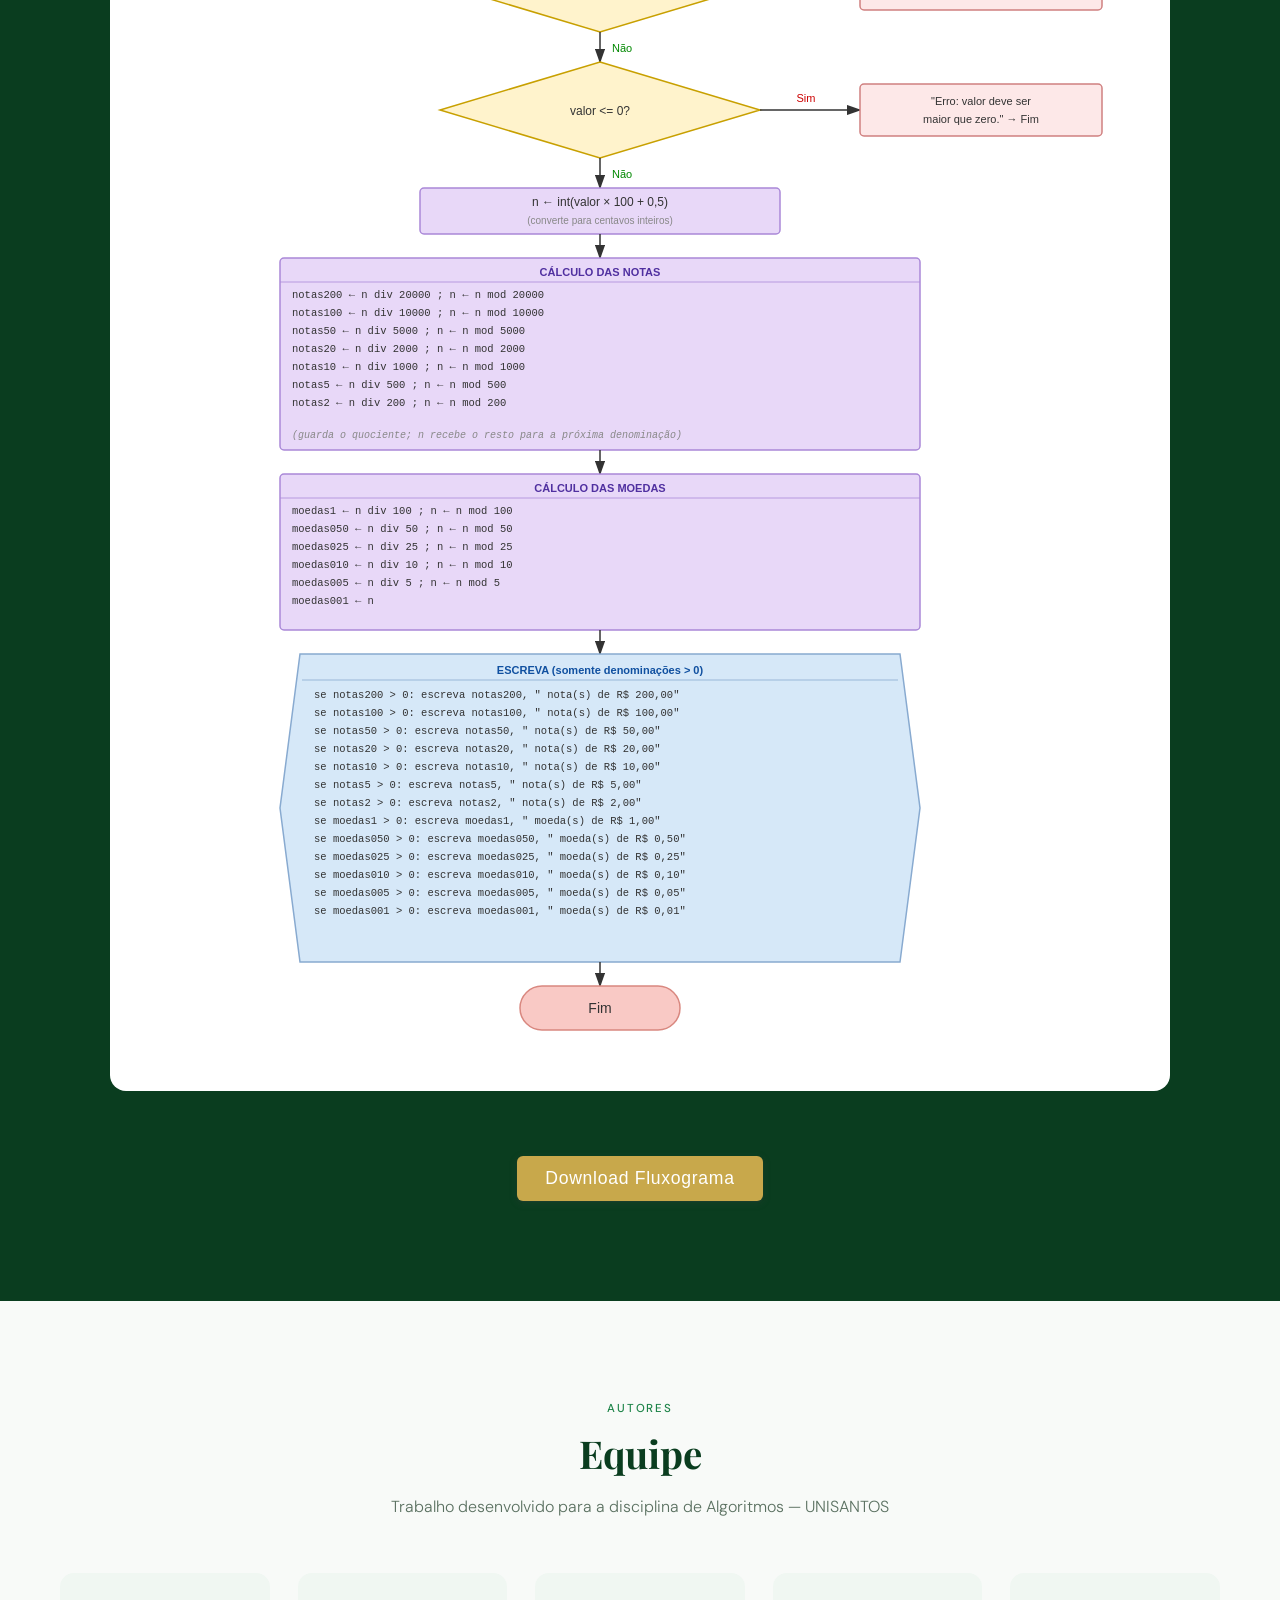
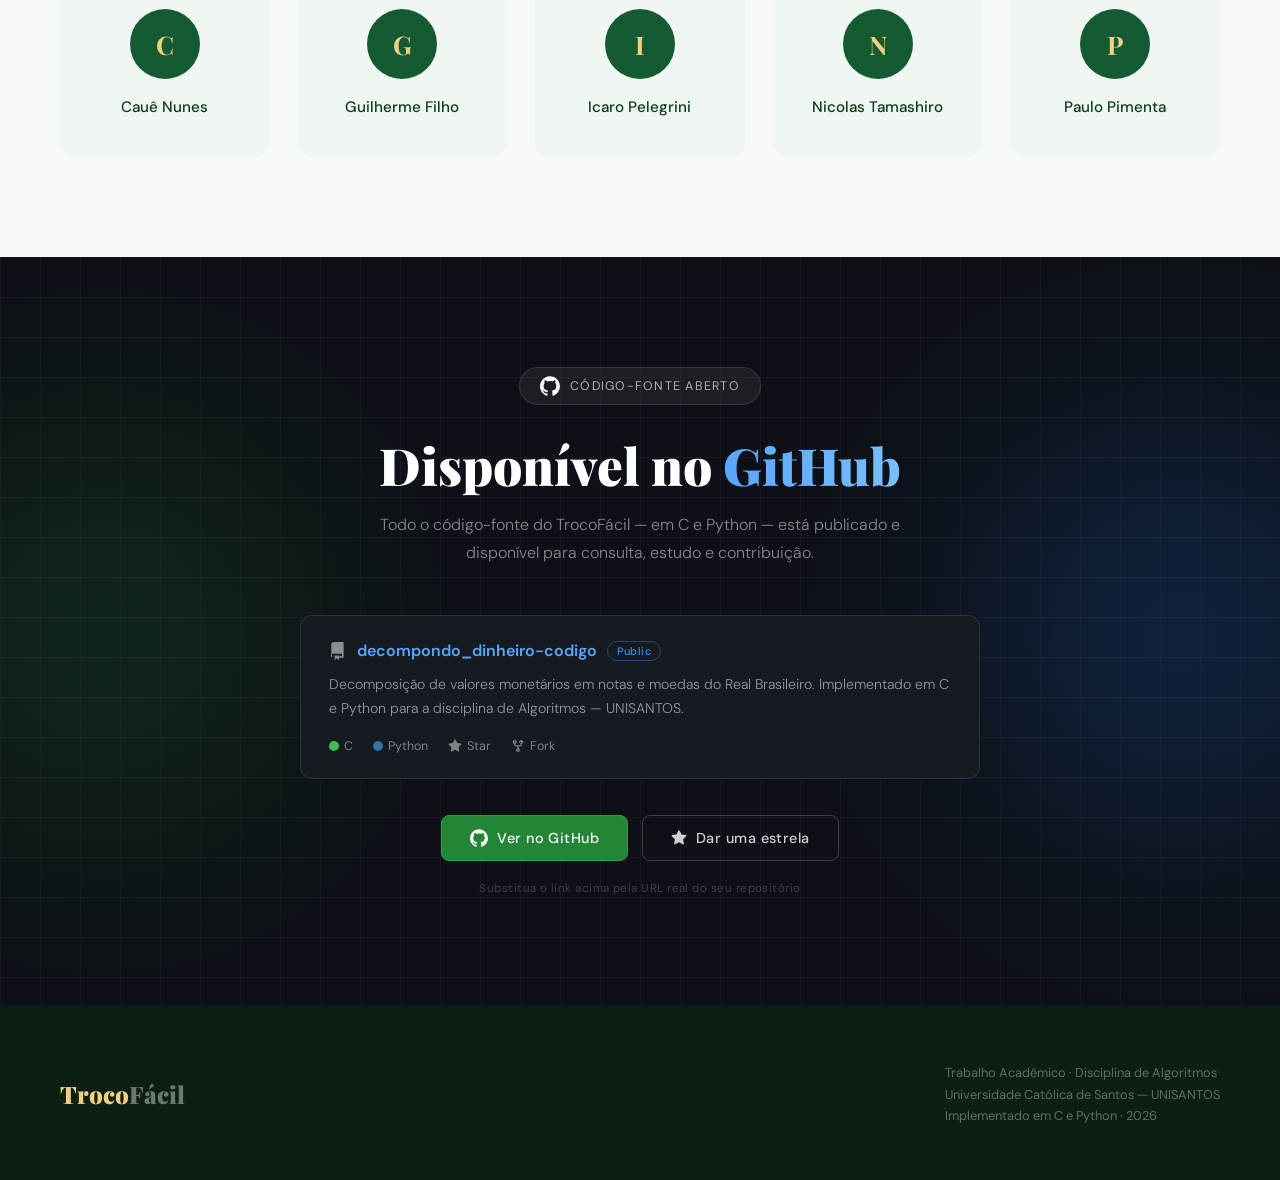
==== commit 275150b1: "Colocando repositorio correto do codigo" ====
--- a/index.html
+++ b/index.html
@@ -483,7 +483,7 @@
         <svg class="github-repo-icon" viewBox="0 0 16 16" xmlns="http://www.w3.org/2000/svg">
           <path fill="currentColor" d="M2 2.5A2.5 2.5 0 014.5 0h7.75a.75.75 0 01.75.75v12.5a.75.75 0 01-.75.75h-2.5a.75.75 0 010-1.5h1.75v-2h-8a1 1 0 00-.714 1.7.75.75 0 01-1.072 1.05A2.495 2.495 0 012 11.5v-9zm10.5-1V9h-8c-.356 0-.694.074-1 .208V2.5a1 1 0 011-1h8zM5 12.25v3.25a.25.25 0 00.4.2l1.45-1.087a.25.25 0 01.3 0L8.6 15.7a.25.25 0 00.4-.2v-3.25a.25.25 0 00-.25-.25h-3.5a.25.25 0 00-.25.25z"/>
         </svg>
-        <span class="github-repo-name">site_troco-facil</span>
+        <span class="github-repo-name">decompondo_dinheiro-codigo</span>
         <span class="github-repo-visibility">Public</span>
       </div>
       <p class="github-repo-desc">Decomposição de valores monetários em notas e moedas do Real Brasileiro. Implementado em C e Python para a disciplina de Algoritmos — UNISANTOS.</p>
@@ -506,13 +506,13 @@
     </div>
 
     <div class="github-actions">
-      <a href="https://github.com/NicTamashiro/site_troco-facil" target="_blank" rel="noopener" class="github-btn github-btn--primary">
+      <a href="https://github.com/NicTamashiro/decompondo_dinheiro-codigo" target="_blank" rel="noopener" class="github-btn github-btn--primary">
         <svg viewBox="0 0 98 96" xmlns="http://www.w3.org/2000/svg" width="18" height="18">
           <path fill-rule="evenodd" clip-rule="evenodd" d="M48.854 0C21.839 0 0 22 0 49.217c0 21.756 13.993 40.172 33.405 46.69 2.427.49 3.316-1.059 3.316-2.362 0-1.141-.08-5.052-.08-9.127-13.59 2.934-16.42-5.867-16.42-5.867-2.184-5.704-5.42-7.17-5.42-7.17-4.448-3.015.324-3.015.324-3.015 4.934.326 7.523 5.052 7.523 5.052 4.367 7.496 11.404 5.378 14.235 4.074.404-3.178 1.699-5.378 3.074-6.6-10.839-1.141-22.243-5.378-22.243-24.283 0-5.378 1.94-9.778 5.014-13.2-.485-1.222-2.184-6.275.486-13.038 0 0 4.125-1.304 13.426 5.052a46.97 46.97 0 0 1 12.214-1.63c4.125 0 8.33.571 12.213 1.63 9.302-6.356 13.427-5.052 13.427-5.052 2.67 6.763.97 11.816.485 13.038 3.155 3.422 5.015 7.822 5.015 13.2 0 18.905-11.404 23.06-22.324 24.283 1.78 1.548 3.316 4.481 3.316 9.126 0 6.6-.08 11.897-.08 13.526 0 1.304.89 2.853 3.316 2.364 19.412-6.52 33.405-24.935 33.405-46.691C97.707 22 75.788 0 48.854 0z" fill="currentColor"/>
         </svg>
         Ver no GitHub
       </a>
-      <a href="https://github.com/NicTamashiro/site_troco-facil" target="_blank" rel="noopener" class="github-btn github-btn--outline">
+      <a href="https://github.com/NicTamashiro/decompondo_dinheiro-codigo" target="_blank" rel="noopener" class="github-btn github-btn--outline">
         <svg viewBox="0 0 16 16" width="16" height="16" fill="currentColor"><path d="M8 .25a.75.75 0 01.673.418l1.882 3.815 4.21.612a.75.75 0 01.416 1.279l-3.046 2.97.719 4.192a.75.75 0 01-1.088.791L8 12.347l-3.766 1.98a.75.75 0 01-1.088-.79l.72-4.194L.818 6.374a.75.75 0 01.416-1.28l4.21-.611L7.327.668A.75.75 0 018 .25z"/></svg>
         Dar uma estrela
       </a>
